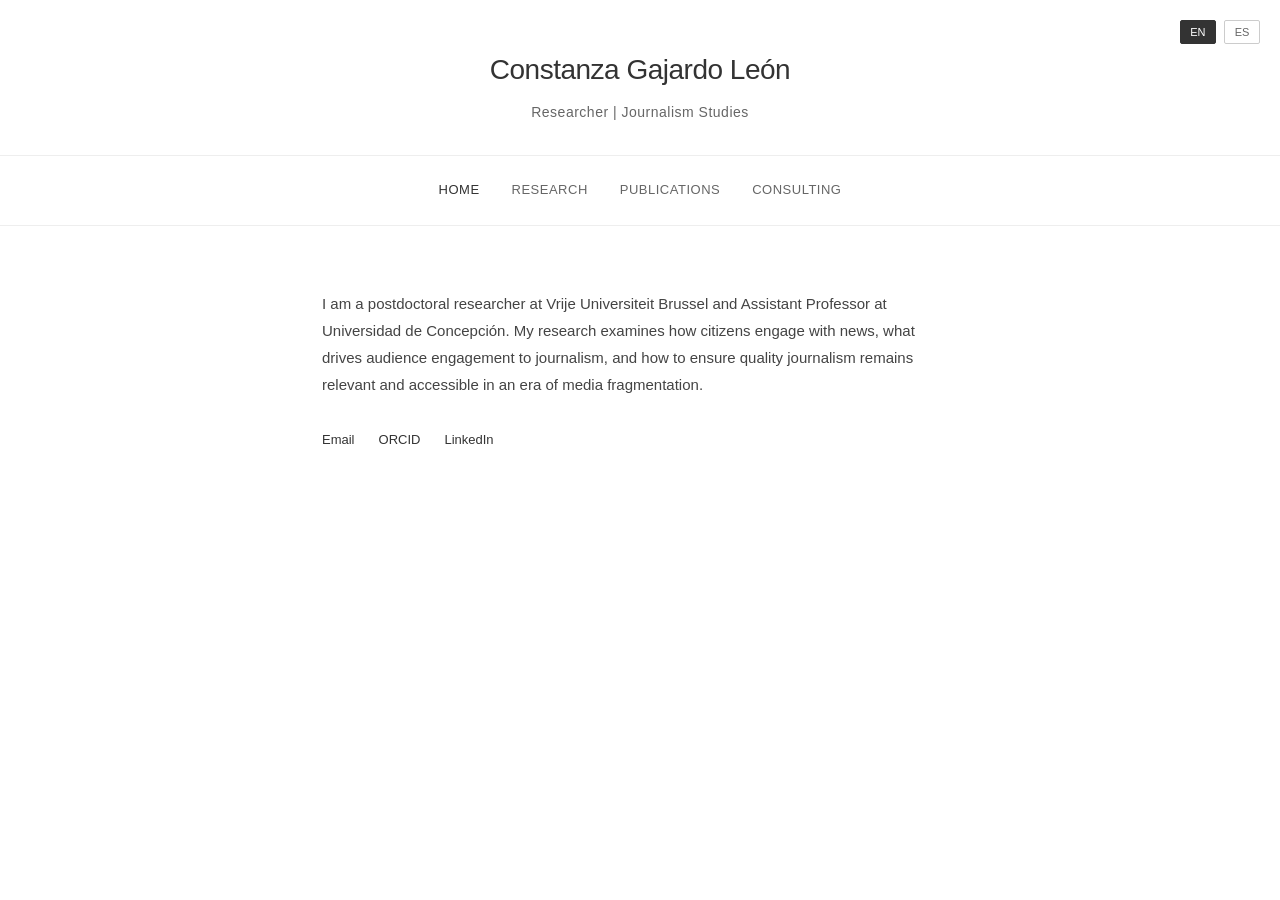
==== index.html @ 52ed7b5c "Remove About section links from navigation Removed 'About' section links for both English and Spanis" ====
<!DOCTYPE html>
<html lang="en">
<head>
    <meta charset="UTF-8">
    <meta name="viewport" content="width=device-width, initial-scale=1.0">
    <title>Constanza Gajardo León</title>
    <style>
        * {
            margin: 0;
            padding: 0;
            box-sizing: border-box;
        }

        html {
            scroll-behavior: smooth;
        }

        body {
            font-family: -apple-system, BlinkMacSystemFont, 'Segoe UI', sans-serif;
            color: #333;
            background: #fff;
            line-height: 1.6;
            font-size: 16px;
        }

        a {
            color: #333;
            text-decoration: none;
            border-bottom: 1px solid #333;
            transition: opacity 0.2s;
        }

        a:hover {
            opacity: 0.6;
        }

        .container {
            max-width: 700px;
            margin: 0 auto;
            padding: 2rem;
        }

        header {
            padding: 3rem 2rem 2rem;
            text-align: center;
            border-bottom: 1px solid #eee;
        }

        header .title {
            font-size: 28px;
            font-weight: 400;
            letter-spacing: -0.5px;
            margin-bottom: 0.5rem;
        }

        header .subtitle {
            font-size: 14px;
            color: #666;
            font-weight: 400;
            letter-spacing: 0.5px;
        }

        nav {
            display: flex;
            justify-content: center;
            gap: 2rem;
            padding: 1.5rem 0;
            border-bottom: 1px solid #eee;
            flex-wrap: wrap;
        }

        nav a {
            font-size: 13px;
            text-transform: uppercase;
            letter-spacing: 0.5px;
            border: none;
            color: #666;
            font-weight: 500;
        }

        nav a:hover,
        nav a.active {
            color: #333;
        }

        .lang-switcher {
            position: fixed;
            top: 20px;
            right: 20px;
            display: flex;
            gap: 0.5rem;
            z-index: 1000;
        }

        .lang-btn {
            background: none;
            border: 1px solid #ccc;
            color: #666;
            font-size: 11px;
            cursor: pointer;
            padding: 0.3rem 0.6rem;
            border-radius: 2px;
            transition: all 0.2s;
            font-weight: 500;
            text-transform: uppercase;
        }

        .lang-btn.active {
            background: #333;
            color: white;
            border-color: #333;
        }

        .lang-btn:hover {
            border-color: #333;
        }

        section {
            display: none;
            padding: 2rem 0;
        }

        section.active {
            display: block;
        }

        h1 {
            font-size: 24px;
            font-weight: 400;
            margin: 2rem 0 1.5rem;
            letter-spacing: -0.3px;
        }

        h2 {
            font-size: 18px;
            font-weight: 400;
            margin: 2rem 0 1rem;
            letter-spacing: -0.2px;
            grid-column: 1 / -1;
        }

        h3 {
            font-size: 16px;
            font-weight: 500;
            margin: 1.5rem 0 0.75rem;
        }

        p {
            margin-bottom: 1rem;
            color: #444;
            line-height: 1.8;
        }

        ul, ol {
            margin-left: 1.5rem;
            margin-bottom: 1rem;
        }

        ul li, ol li {
            margin-bottom: 0.5rem;
            color: #444;
            line-height: 1.7;
        }

        .pub-item {
            margin-bottom: 2rem;
            padding: 1.25rem;
            border: 1px solid #eee;
            border-radius: 3px;
            background: #fafafa;
        }

        .pub-item:last-child {
            margin-bottom: 0;
        }

        .pub-title {
            font-size: 14px;
            font-weight: 600;
            margin-bottom: 0.5rem;
            line-height: 1.5;
        }

        .pub-authors {
            font-size: 12px;
            color: #666;
            margin-bottom: 0.3rem;
            font-style: italic;
        }

        .pub-journal {
            font-size: 12px;
            color: #888;
            margin-bottom: 0.5rem;
        }

        .pub-links {
            display: flex;
            gap: 1rem;
            font-size: 12px;
        }

        .pub-links a {
            border-bottom: none;
            border: 1px solid #ddd;
            padding: 0.3rem 0.6rem;
            border-radius: 2px;
            background: white;
            color: #333;
        }

        .pub-links a:hover {
            border-color: #333;
            background: #f0f0f0;
        }

        .publications-grid {
            display: grid;
            grid-template-columns: 1fr 1fr;
            gap: 1.5rem;
        }

        .position {
            margin-bottom: 1.5rem;
            padding-bottom: 1rem;
            border-bottom: 1px solid #eee;
        }

        .position:last-child {
            border-bottom: none;
        }

        .position-title {
            font-weight: 500;
            font-size: 15px;
        }

        .position-inst {
            font-size: 14px;
            color: #666;
            margin-bottom: 0.2rem;
        }

        .position-dates {
            font-size: 13px;
            color: #999;
        }

        .intro {
            font-size: 15px;
            line-height: 1.8;
            margin-bottom: 2rem;
            color: #444;
        }

        .section-intro {
            font-size: 14px;
            color: #666;
            margin-bottom: 1.5rem;
            line-height: 1.7;
        }

        .contact-links {
            display: flex;
            gap: 1.5rem;
            flex-wrap: wrap;
            margin-top: 1rem;
            font-size: 13px;
        }

        .contact-links a {
            border: none;
        }

        @media (max-width: 900px) {
            .publications-grid {
                grid-template-columns: 1fr;
            }
        }

        @media (max-width: 600px) {
            .container {
                padding: 1.5rem;
            }

            header {
                padding: 2rem 1.5rem 1.5rem;
            }

            header .title {
                font-size: 22px;
            }

            nav {
                gap: 1rem;
                padding: 1rem 0;
            }

            nav a {
                font-size: 12px;
            }

            h1 {
                font-size: 20px;
                margin: 1.5rem 0 1rem;
            }

            h2 {
                font-size: 16px;
            }

            .lang-switcher {
                top: 15px;
                right: 15px;
            }

            .lang-btn {
                font-size: 10px;
                padding: 0.25rem 0.5rem;
            }

            .pub-item {
                padding: 1rem;
            }

            .pub-title {
                font-size: 13px;
            }

            .pub-authors {
                font-size: 11px;
            }

            .pub-journal {
                font-size: 11px;
            }

            .pub-links {
                font-size: 11px;
                gap: 0.5rem;
            }

            .pub-links a {
                padding: 0.25rem 0.5rem;
            }
        }

        /* Language visibility */
        .en { display: block; }
        .es { display: none; }
    </style>
</head>
<body>
    <div class="lang-switcher">
        <button class="lang-btn active" onclick="switchLang('en')">EN</button>
        <button class="lang-btn" onclick="switchLang('es')">ES</button>
    </div>

    <header>
        <div class="title en">Constanza Gajardo León</div>
        <div class="title es" style="display: none;">Constanza Gajardo León</div>
        <div class="subtitle en">Researcher | Journalism Studies </div>
        <div class="subtitle es" style="display: none;">Investigadora académica | Estudios de Periodismo</div>
    </header>

    <nav>
        <a class="nav-link active en" onclick="showSection('home')">Home</a>
        <a class="nav-link active es" onclick="showSection('home')" style="display: none;">Inicio</a>
        <a class="nav-link en" onclick="showSection('research')">Research</a>
        <a class="nav-link es" onclick="showSection('research')" style="display: none;">Investigación</a>
        <a class="nav-link en" onclick="showSection('publications')">Publications</a>
        <a class="nav-link es" onclick="showSection('publications')" style="display: none;">Publicaciones</a>
        <a class="nav-link en" onclick="showSection('consulting')">Consulting</a>
        <a class="nav-link es" onclick="showSection('consulting')" style="display: none;">Consultoría</a>
    </nav>

    <div class="container">
        <!-- Home -->
        <section id="home" class="active">
            <p class="intro en">
                I am a postdoctoral researcher at Vrije Universiteit Brussel and Assistant Professor at Universidad de Concepción. My research examines how citizens engage with news, what drives audience engagement to journalism, and how to ensure quality journalism remains relevant and accessible in an era of media fragmentation.
            </p>
            <p class="intro es" style="display: none;">
                Soy investigadora postdoctoral en Vrije Universiteit Brussel y Profesora Asistente en la Universidad de Concepción. Mi investigación examina cómo se involucran los ciudadanos con la qué impulsa la lealtad de las audiencias al periodismo, y cómo garantizar que el periodismo de calidad siga siendo relevante en una era de fragmentación mediática.
            </p>

            <div class="contact-links">
                <a href="mailto:congajardo@udec.cl">Email</a>
                <a href="https://orcid.org/0000-0001-8372-8889" target="_blank">ORCID</a>
                <a href="https://www.linkedin.com/in/constanza-gajardo-leon/" target="_blank">LinkedIn</a>
            </div>
        </section>

        <!-- About -->
        <section id="about">
            <h1 class="en">About</h1>
            <h1 class="es" style="display: none;">Sobre mí</h1>

            <h2 class="en">Current Positions</h2>
            <h2 class="es" style="display: none;">Posiciones Actuales</h2>

            <div class="position">
                <div class="position-title en">Postdoctoral Researcher</div>
                <div class="position-title es" style="display: none;">Investigadora Postdoctoral</div>
                <div class="position-inst en">Vrije Universiteit Brussel</div>
                <div class="position-inst es" style="display: none;">Vrije Universiteit Brussel</div>
                <div class="position-dates">2025–present</div>
            </div>

            <div class="position">
                <div class="position-title en">Assistant Professor</div>
                <div class="position-title es" style="display: none;">Profesora Asistente</div>
                <div class="position-inst en">Department of Social Communication, Universidad de Concepción</div>
                <div class="position-inst es" style="display: none;">Departamento de Comunicación Social, Universidad de Concepción</div>
                <div class="position-dates">2013–present</div>
            </div>

            <div class="position">
                <div class="position-title en">Adjunct Researcher</div>
                <div class="position-title es" style="display: none;">Investigadora Adjunta</div>
                <div class="position-inst en">Millennium Nucleus for the Study of Politics, Public Opinion and Media in Chile (MEPOP)</div>
                <div class="position-inst es" style="display: none;">Núcleo Milenio para el Estudio de la Política, Opinión Pública y Medios en Chile (MEPOP)</div>
                <div class="position-dates">2024–present</div>
            </div>

            <h2 class="en">Education</h2>
            <h2 class="es" style="display: none;">Educación</h2>

            <div class="position">
                <div class="position-title en">Ph.D. in Humanities</div>
                <div class="position-title es" style="display: none;">Doctorado en Humanidades</div>
                <div class="position-inst en">Vrije Universiteit Amsterdam</div>
                <div class="position-inst es" style="display: none;">Vrije Universiteit Amsterdam</div>
                <div class="position-dates">2023</div>
            </div>

            <div class="position">
                <div class="position-title en">M.A. in Social Communication</div>
                <div class="position-title es" style="display: none;">Magíster en Comunicación Social</div>
                <div class="position-inst en">Universidad de Concepción</div>
                <div class="position-inst es" style="display: none;">Universidad de Concepción</div>
                <div class="position-dates">2012</div>
            </div>

            <div class="position">
                <div class="position-title en">B.A. in Journalism</div>
                <div class="position-title es" style="display: none;">Licenciatura en Periodismo</div>
                <div class="position-inst en">Universidad de Concepción</div>
                <div class="position-inst es" style="display: none;">Universidad de Concepción</div>
                <div class="position-dates">2009</div>
            </div>

            <h2 class="en">Recognition & Awards</h2>
            <h2 class="es" style="display: none;">Premios y Reconocimientos</h2>

            <ul class="en">
                <li>TOP FACULTY PAPER Award, 74th International Communication Association Conference, Journalism Studies Division (2024)</li>
                <li>BECAS CHILE Doctoral Scholarship for Studies Abroad (2017)</li>
                <li>University of Concepción Award (2011)</li>
            </ul>
            <ul class="es" style="display: none;">
                <li>Premio TOP FACULTY PAPER, 74ª Conferencia de la International Communication Association, División de Journalism Studies (2024)</li>
                <li>Beca BECAS CHILE para Doctorado en el Extranjero (2017)</li>
                <li>Premio Universidad de Concepción (2011)</li>
            </ul>
        </section>

        <!-- Research -->
        <section id="research">
            <h1 class="en">Research</h1>
            <h1 class="es" style="display: none;">Investigación</h1>

            <p class="section-intro en">
                My research examines four interconnected dimensions: news consumption practices, audience loyalty, news relevance to democratic participation, and digital inequalities in news access.
            </p>
            <p class="section-intro es" style="display: none;">
                Mi investigación examina cuatro dimensiones interconectadas: prácticas de consumo de noticias, lealtad de audiencias, relevancia de noticias para la democracia, y desigualdades digit[...]
            </p>

            <h2 class="en">Active Projects</h2>
            <h2 class="es" style="display: none;">Proyectos Activos</h2>

            <div class="pub-item">
                <div class="pub-title en">Beyond Access: Digital News Inequalities Through Trace Data</div>
                <div class="pub-title es" style="display: none;">Más Allá del Acceso: Desigualdades de Noticias Digitales</div>
                <div class="pub-authors en">Co-investigator | 2025–2026</div>
                <div class="pub-authors es" style="display: none;">Coinvestigadora | 2025–2026</div>
                <div class="pub-journal">Vrije Universiteit Brussel</div>
            </div>

            <div class="pub-item">
                <div class="pub-title en">Information Needs of Local Audiences in Chile</div>
                <div class="pub-title es" style="display: none;">Necesidades de Información de Audiencias Locales en Chile</div>
                <div class="pub-authors en">Principal Investigator | 2024–2025 | ANID Funded</div>
                <div class="pub-authors es" style="display: none;">Investigadora Principal | 2024–2025 | Financiado por ANID</div>
                <div class="pub-journal">Universidad de Concepción</div>
            </div>

            <div class="pub-item">
                <div class="pub-title en">Professional and Audience Expectations of Journalism</div>
                <div class="pub-title es" style="display: none;">Expectativas Profesionales y de Audiencias sobre Periodismo</div>
                <div class="pub-authors en">Co-investigator | 2023–2026 | ANID Funded</div>
                <div class="pub-authors es" style="display: none;">Coinvestigadora | 2023–2026 | Financiado por ANID</div>
                <div class="pub-journal">Universidad de Concepción</div>
            </div>

            <h2 class="en">Research Interests</h2>
            <h2 class="es" style="display: none;">Intereses de Investigación</h2>

            <ul class="en">
                <li><strong>News Loyalty & Engagement</strong> — What factors sustain audience relationships with news sources over time?</li>
                <li><strong>News Relevance & Democracy</strong> — What makes journalism relevant to citizens' daily lives and democratic participation?</li>
                <li><strong>Digital News Practices</strong> — How do platform affordances shape news consumption and create inequalities?</li>
                <li><strong>Global Comparative Perspectives</strong> — How do journalism-audience relationships vary across different contexts?</li>
            </ul>
            <ul class="es" style="display: none;">
                <li><strong>Lealtad y Engagement con Noticias</strong> — ¿Qué factores sostienen relaciones de audiencias con fuentes de noticias?</li>
                <li><strong>Relevancia de Noticias y Democracia</strong> — ¿Qué hace que el periodismo sea relevante para la participación democrática?</li>
                <li><strong>Prácticas de Noticias Digitales</strong> — ¿Cómo moldean las plataformas el consumo de noticias?</li>
                <li><strong>Perspectivas Comparativas Globales</strong> — ¿Cómo varían las relaciones periodismo-audiencia en diferentes contextos?</li>
            </ul>
        </section>

        <!-- Publications -->
        <section id="publications">
            <h1 class="en">Publications</h1>
            <h1 class="es" style="display: none;">Publicaciones</h1>

            <div class="publications-grid">
                <h2 class="en">2026</h2>
                <h2 class="es" style="display: none;">2026</h2>

                <div class="pub-item">
                    <div class="pub-title en">Evaluating the potential and limits of trace-based interviews when studying news use</div>
                    <div class="pub-title es" style="display: none;">Evaluating the potential and limits of trace-based interviews when studying news use</div>
                    <div class="pub-authors">Gajardo, C., Kalogeropoulos, A., Rossini, P., Mont'Alverne, C., & Nicholls, T.</div>
                    <div class="pub-journal"><em>Information, Communication & Society</em></div>
                    <div class="pub-links">
                        <a href="https://doi.org/10.1080/1369118X.2026.2652514" target="_blank">DOI</a>
                    </div>
                </div>

                <div class="pub-item">
                    <div class="pub-title en">The importance of the human touch in journalism: Journalistic values from an audience perspective</div>
                    <div class="pub-title es" style="display: none;">The importance of the human touch in journalism</div>
                    <div class="pub-authors">Mellado, C., & Gajardo, C.</div>
                    <div class="pub-journal"><em>Journalism Practice</em>, 20(3), 747-764</div>
                    <div class="pub-links">
                        <a href="https://doi.org/10.1080/17512786.2024.2387668" target="_blank">DOI</a>
                    </div>
                </div>

                <h2 class="en">2025</h2>
                <h2 class="es" style="display: none;">2025</h2>

                <div class="pub-item">
                    <div class="pub-title en">Examining platforms' affordances: Bridging journalists' and users' practices of online engagement</div>
                    <div class="pub-title es" style="display: none;">Examining platforms' affordances</div>
                    <div class="pub-authors">Gajardo, C., Domingo, D., & Costera Meijer, I.</div>
                    <div class="pub-journal"><em>Digital Journalism</em></div>
                    <div class="pub-links">
                        <a href="https://doi.org/10.1080/21670811.2025.2559370" target="_blank">DOI</a>
                    </div>
                </div>

                <div class="pub-item">
                    <div class="pub-title en">The impact of political ideology on news consumption: The mediating role of trust and the moderating role of interest in politics</div>
                    <div class="pub-title es" style="display: none;">The impact of political ideology on news consumption</div>
                    <div class="pub-authors">Mellado, C., & Gajardo, C.</div>
                    <div class="pub-journal"><em>Mass Communication and Society</em></div>
                    <div class="pub-links">
                        <a href="https://doi.org/10.1080/15205436.2025.2546447" target="_blank">DOI</a>
                    </div>
                </div>

                <div class="pub-item">
                    <div class="pub-title en">Pistas para restablecer la confianza en el periodismo: Perspectiva de audiencias y profesionales en Chile</div>
                    <div class="pub-authors">Gajardo, C., & Mellado, C.</div>
                    <div class="pub-journal"><em>Estudios sobre el Mensaje Periodístico</em>, 31(1), 143</div>
                    <div class="pub-links">
                        <a href="https://revistas.ucm.es/index.php/ESMP/article/view/97549" target="_blank">Journal</a>
                    </div>
                </div>

                <div class="pub-item">
                    <div class="pub-title en">"Journalists are just employees": Examining journalistic autonomy from an audience perspective</div>
                    <div class="pub-title es" style="display: none;">"Journalists are just employees"</div>
                    <div class="pub-authors">Gajardo, C., & Mellado, C.</div>
                    <div class="pub-journal"><em>Journalism Studies</em>, 26(2), 200-219</div>
                    <div class="pub-links">
                        <a href="https://doi.org/10.1080/1461670X.2024.2416062" target="_blank">DOI</a>
                    </div>
                </div>

                <h2 class="en">2023</h2>
                <h2 class="es" style="display: none;">2023</h2>

                <div class="pub-item">
                    <div class="pub-title en">How loyalty works: Why do people continue their relationship with journalism?</div>
                    <div class="pub-title es" style="display: none;">How loyalty works: Why do people continue their relationship with journalism?</div>
                    <div class="pub-authors">Gajardo, C., & Costera Meijer, I.</div>
                    <div class="pub-journal"><em>Journalism Studies</em>, 24(5), 650-668</div>
                    <div class="pub-links">
                        <a href="https://doi.org/10.1080/1461670X.2023.2178246" target="_blank">DOI</a>
                    </div>
                </div>

                <h2 class="en">2022</h2>
                <h2 class="es" style="display: none;">2022</h2>

                <div class="pub-item">
                    <div class="pub-title en">How to tackle the conceptual inconsistency of audience engagement? The dynamic model of audience engagement</div>
                    <div class="pub-title es" style="display: none;">How to tackle the conceptual inconsistency of audience engagement?</div>
                    <div class="pub-authors">Gajardo, C., & Costera Meijer, I.</div>
                    <div class="pub-journal"><em>Journalism</em></div>
                    <div class="pub-links">
                        <a href="https://doi.org/10.1177/14648849221080356" target="_blank">DOI</a>
                    </div>
                </div>

                <h2 class="en">2021</h2>
                <h2 class="es" style="display: none;">2021</h2>

                <div class="pub-item">
                    <div class="pub-title en">From abstract news users to living citizens: Assessing audience engagement through a professional lens</div>
                    <div class="pub-title es" style="display: none;">From abstract news users to living citizens</div>
                    <div class="pub-authors">Gajardo, C., Costera Meijer, I., & Domingo, D.</div>
                    <div class="pub-journal"><em>Journalism Practice</em></div>
                    <div class="pub-links">
                        <a href="https://doi.org/10.1080/17512786.2021.1925949" target="_blank">DOI</a>
                    </div>
                </div>

                <h2 class="en">2020</h2>
                <h2 class="es" style="display: none;">2020</h2>

                <div class="pub-item">
                    <div class="pub-title en">Young Chileans' voices: The fabric of their listening practices while consuming news</div>
                    <div class="pub-title es" style="display: none;">Young Chileans' voices</div>
                    <div class="pub-authors">Gajardo, C., & Moreno, T.</div>
                    <div class="pub-journal">In <em>Media and Governance in Latin America</em> (pp. 225-241). Peter Lang Publishing</div>
                    <div class="pub-links">
                        <a href="https://www.peterlang.com/" target="_blank">Publisher</a>
                    </div>
                </div>

                <h2 class="en">2016</h2>
                <h2 class="es" style="display: none;">2016</h2>

                <div class="pub-item">
                    <div class="pub-title en">Privacidad: Cómo se entiende y se gestiona en Facebook. Estudio de caso de jóvenes chilenos</div>
                    <div class="pub-authors">Becerra, T. M., Gajardo, C., & Ortiz, E. P.</div>
                    <div class="pub-journal"><em>Revista Latina de Comunicación Social</em>, (71), 715-729</div>
                    <div class="pub-links">
                        <a href="https://www.revistalatinadecomunicacion.org/" target="_blank">Journal</a>
                    </div>
                </div>
            </div>
        </section>

        <!-- Consulting -->
        <section id="consulting">
            <h1 class="en">Consulting</h1>
            <h1 class="es" style="display: none;">Consultoría</h1>

            <p class="section-intro en">
                I offer research-based consulting for news organizations, media outlets, universities, and civil society organizations seeking to better understand their audiences.
            </p>
            <p class="section-intro es" style="display: none;">
                Ofrezco consultoría basada en investigación para organizaciones noticiosas, medios, universidades y organizaciones de la sociedad civil que buscan entender mejor a sus audiencias.
            </p>

            <h2 class="en">Services</h2>
            <h2 class="es" style="display: none;">Servicios</h2>

            <ul class="en">
                <li><strong>Audience research</strong> — Needs assessment, consumption studies, loyalty research</li>
                <li><strong>Newsroom training</strong> — Audience-centered journalism, engagement strategy, editorial consultation</li>
                <li><strong>Research design</strong> — Custom projects, methodological guidance, data analysis</li>
            </ul>
            <ul class="es" style="display: none;">
                <li><strong>Investigación de audiencias</strong> — Evaluación de necesidades, estudios de consumo, investigación de lealtad</li>
                <li><strong>Capacitación de redacciones</strong> — Periodismo centrado en audiencias, estrategia de engagement</li>
                <li><strong>Diseño de investigación</strong> — Proyectos personalizados, orientación metodológica, análisis de datos</li>
            </ul>

            <h2 class="en">Get in Touch</h2>
            <h2 class="es" style="display: none;">Contacto</h2>

            <div class="contact-links">
                <a href="mailto:congajardo@udec.cl">Email</a>
                <a href="https://orcid.org/0000-0001-8372-8889" target="_blank">ORCID</a>
                <a href="https://www.linkedin.com/in/constanza-gajardo-leon/" target="_blank">LinkedIn</a>
            </div>
        </section>
    </div>

    <script>
        function showSection(sectionId) {
            // Hide all sections
            document.querySelectorAll('section').forEach(section => {
                section.classList.remove('active');
            });

            // Remove active class from all nav links
            document.querySelectorAll('.nav-link').forEach(link => {
                link.classList.remove('active');
            });

            // Show selected section
            document.getElementById(sectionId).classList.add('active');

            // Add active class to corresponding nav link
            document.querySelectorAll(`[onclick="showSection('${sectionId}')"]`).forEach(link => {
                link.classList.add('active');
            });

            window.scrollTo(0, 0);
        }

        function switchLang(lang) {
            // Remove active class from all lang buttons
            document.querySelectorAll('.lang-btn').forEach(btn => btn.classList.remove('active'));

            // Add active class to selected button
            event.target.classList.add('active');

            // Toggle visibility
            if (lang === 'en') {
                document.querySelectorAll('.en').forEach(el => el.style.display = 'block');
                document.querySelectorAll('.es').forEach(el => el.style.display = 'none');
            } else {
                document.querySelectorAll('.en').forEach(el => el.style.display = 'none');
                document.querySelectorAll('.es').forEach(el => el.style.display = 'block');
            }
        }
    </script>
</body>
</html>
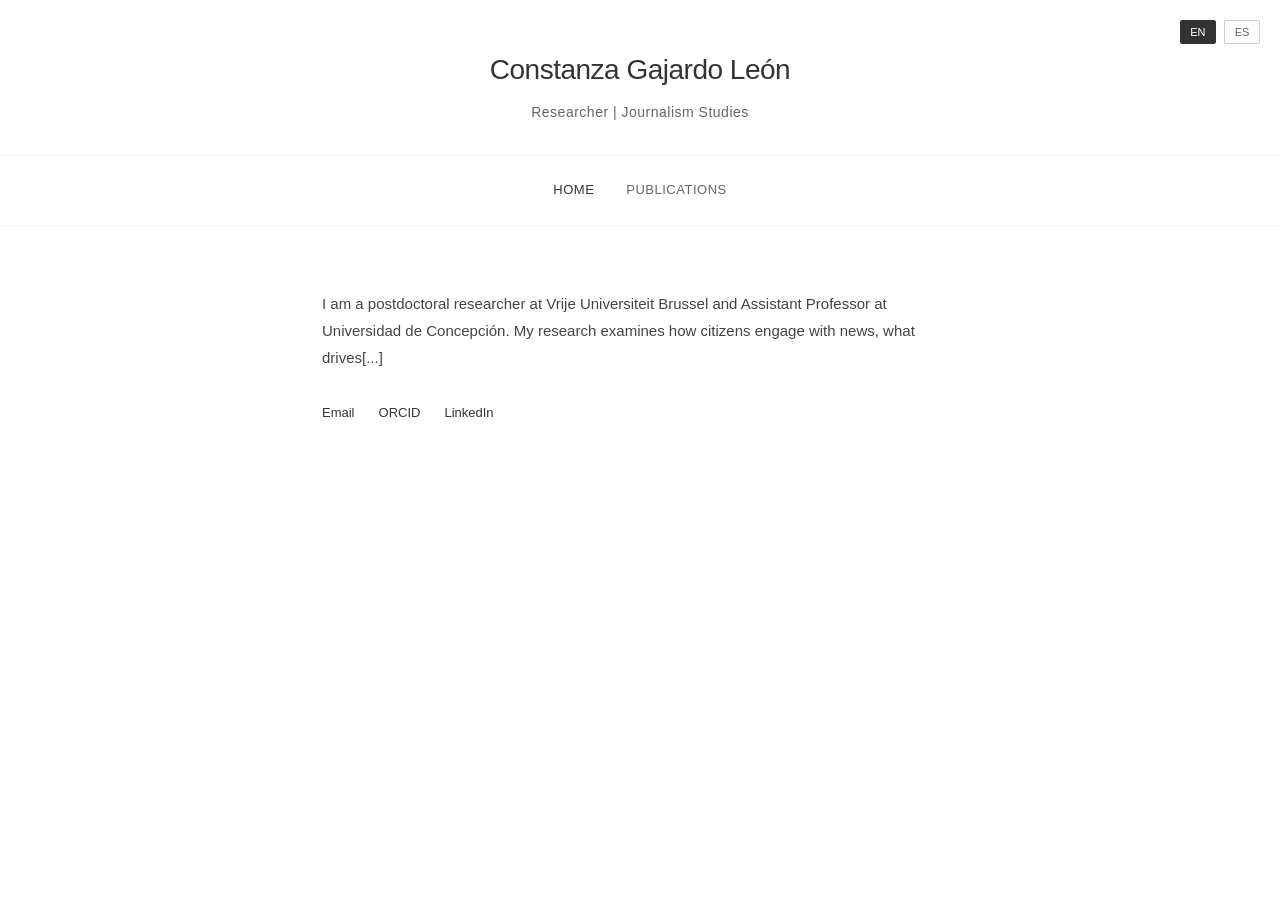
==== commit a04ef812: "Remove research and consulting pages" ====
--- a/index.html
+++ b/index.html
@@ -366,22 +366,18 @@
     <nav>
         <a class="nav-link active en" onclick="showSection('home')">Home</a>
         <a class="nav-link active es" onclick="showSection('home')" style="display: none;">Inicio</a>
-        <a class="nav-link en" onclick="showSection('research')">Research</a>
-        <a class="nav-link es" onclick="showSection('research')" style="display: none;">Investigación</a>
         <a class="nav-link en" onclick="showSection('publications')">Publications</a>
         <a class="nav-link es" onclick="showSection('publications')" style="display: none;">Publicaciones</a>
-        <a class="nav-link en" onclick="showSection('consulting')">Consulting</a>
-        <a class="nav-link es" onclick="showSection('consulting')" style="display: none;">Consultoría</a>
     </nav>
 
     <div class="container">
         <!-- Home -->
         <section id="home" class="active">
             <p class="intro en">
-                I am a postdoctoral researcher at Vrije Universiteit Brussel and Assistant Professor at Universidad de Concepción. My research examines how citizens engage with news, what drives audience engagement to journalism, and how to ensure quality journalism remains relevant and accessible in an era of media fragmentation.
+                I am a postdoctoral researcher at Vrije Universiteit Brussel and Assistant Professor at Universidad de Concepción. My research examines how citizens engage with news, what drives[...]
             </p>
             <p class="intro es" style="display: none;">
-                Soy investigadora postdoctoral en Vrije Universiteit Brussel y Profesora Asistente en la Universidad de Concepción. Mi investigación examina cómo se involucran los ciudadanos con la qué impulsa la lealtad de las audiencias al periodismo, y cómo garantizar que el periodismo de calidad siga siendo relevante en una era de fragmentación mediática.
+                Soy investigadora postdoctoral en Vrije Universiteit Brussel y Profesora Asistente en la Universidad de Concepción. Mi investigación examina cómo se involucran los ciudadanos c[...]
             </p>
 
             <div class="contact-links">
@@ -465,62 +461,6 @@
             </ul>
         </section>
 
-        <!-- Research -->
-        <section id="research">
-            <h1 class="en">Research</h1>
-            <h1 class="es" style="display: none;">Investigación</h1>
-
-            <p class="section-intro en">
-                My research examines four interconnected dimensions: news consumption practices, audience loyalty, news relevance to democratic participation, and digital inequalities in news access.
-            </p>
-            <p class="section-intro es" style="display: none;">
-                Mi investigación examina cuatro dimensiones interconectadas: prácticas de consumo de noticias, lealtad de audiencias, relevancia de noticias para la democracia, y desigualdades digit[...]
-            </p>
-
-            <h2 class="en">Active Projects</h2>
-            <h2 class="es" style="display: none;">Proyectos Activos</h2>
-
-            <div class="pub-item">
-                <div class="pub-title en">Beyond Access: Digital News Inequalities Through Trace Data</div>
-                <div class="pub-title es" style="display: none;">Más Allá del Acceso: Desigualdades de Noticias Digitales</div>
-                <div class="pub-authors en">Co-investigator | 2025–2026</div>
-                <div class="pub-authors es" style="display: none;">Coinvestigadora | 2025–2026</div>
-                <div class="pub-journal">Vrije Universiteit Brussel</div>
-            </div>
-
-            <div class="pub-item">
-                <div class="pub-title en">Information Needs of Local Audiences in Chile</div>
-                <div class="pub-title es" style="display: none;">Necesidades de Información de Audiencias Locales en Chile</div>
-                <div class="pub-authors en">Principal Investigator | 2024–2025 | ANID Funded</div>
-                <div class="pub-authors es" style="display: none;">Investigadora Principal | 2024–2025 | Financiado por ANID</div>
-                <div class="pub-journal">Universidad de Concepción</div>
-            </div>
-
-            <div class="pub-item">
-                <div class="pub-title en">Professional and Audience Expectations of Journalism</div>
-                <div class="pub-title es" style="display: none;">Expectativas Profesionales y de Audiencias sobre Periodismo</div>
-                <div class="pub-authors en">Co-investigator | 2023–2026 | ANID Funded</div>
-                <div class="pub-authors es" style="display: none;">Coinvestigadora | 2023–2026 | Financiado por ANID</div>
-                <div class="pub-journal">Universidad de Concepción</div>
-            </div>
-
-            <h2 class="en">Research Interests</h2>
-            <h2 class="es" style="display: none;">Intereses de Investigación</h2>
-
-            <ul class="en">
-                <li><strong>News Loyalty & Engagement</strong> — What factors sustain audience relationships with news sources over time?</li>
-                <li><strong>News Relevance & Democracy</strong> — What makes journalism relevant to citizens' daily lives and democratic participation?</li>
-                <li><strong>Digital News Practices</strong> — How do platform affordances shape news consumption and create inequalities?</li>
-                <li><strong>Global Comparative Perspectives</strong> — How do journalism-audience relationships vary across different contexts?</li>
-            </ul>
-            <ul class="es" style="display: none;">
-                <li><strong>Lealtad y Engagement con Noticias</strong> — ¿Qué factores sostienen relaciones de audiencias con fuentes de noticias?</li>
-                <li><strong>Relevancia de Noticias y Democracia</strong> — ¿Qué hace que el periodismo sea relevante para la participación democrática?</li>
-                <li><strong>Prácticas de Noticias Digitales</strong> — ¿Cómo moldean las plataformas el consumo de noticias?</li>
-                <li><strong>Perspectivas Comparativas Globales</strong> — ¿Cómo varían las relaciones periodismo-audiencia en diferentes contextos?</li>
-            </ul>
-        </section>
-
         <!-- Publications -->
         <section id="publications">
             <h1 class="en">Publications</h1>
@@ -655,42 +595,6 @@
                         <a href="https://www.revistalatinadecomunicacion.org/" target="_blank">Journal</a>
                     </div>
                 </div>
-            </div>
-        </section>
-
-        <!-- Consulting -->
-        <section id="consulting">
-            <h1 class="en">Consulting</h1>
-            <h1 class="es" style="display: none;">Consultoría</h1>
-
-            <p class="section-intro en">
-                I offer research-based consulting for news organizations, media outlets, universities, and civil society organizations seeking to better understand their audiences.
-            </p>
-            <p class="section-intro es" style="display: none;">
-                Ofrezco consultoría basada en investigación para organizaciones noticiosas, medios, universidades y organizaciones de la sociedad civil que buscan entender mejor a sus audiencias.
-            </p>
-
-            <h2 class="en">Services</h2>
-            <h2 class="es" style="display: none;">Servicios</h2>
-
-            <ul class="en">
-                <li><strong>Audience research</strong> — Needs assessment, consumption studies, loyalty research</li>
-                <li><strong>Newsroom training</strong> — Audience-centered journalism, engagement strategy, editorial consultation</li>
-                <li><strong>Research design</strong> — Custom projects, methodological guidance, data analysis</li>
-            </ul>
-            <ul class="es" style="display: none;">
-                <li><strong>Investigación de audiencias</strong> — Evaluación de necesidades, estudios de consumo, investigación de lealtad</li>
-                <li><strong>Capacitación de redacciones</strong> — Periodismo centrado en audiencias, estrategia de engagement</li>
-                <li><strong>Diseño de investigación</strong> — Proyectos personalizados, orientación metodológica, análisis de datos</li>
-            </ul>
-
-            <h2 class="en">Get in Touch</h2>
-            <h2 class="es" style="display: none;">Contacto</h2>
-
-            <div class="contact-links">
-                <a href="mailto:congajardo@udec.cl">Email</a>
-                <a href="https://orcid.org/0000-0001-8372-8889" target="_blank">ORCID</a>
-                <a href="https://www.linkedin.com/in/constanza-gajardo-leon/" target="_blank">LinkedIn</a>
             </div>
         </section>
     </div>
@@ -736,4 +640,4 @@
         }
     </script>
 </body>
-</html>
+</html>
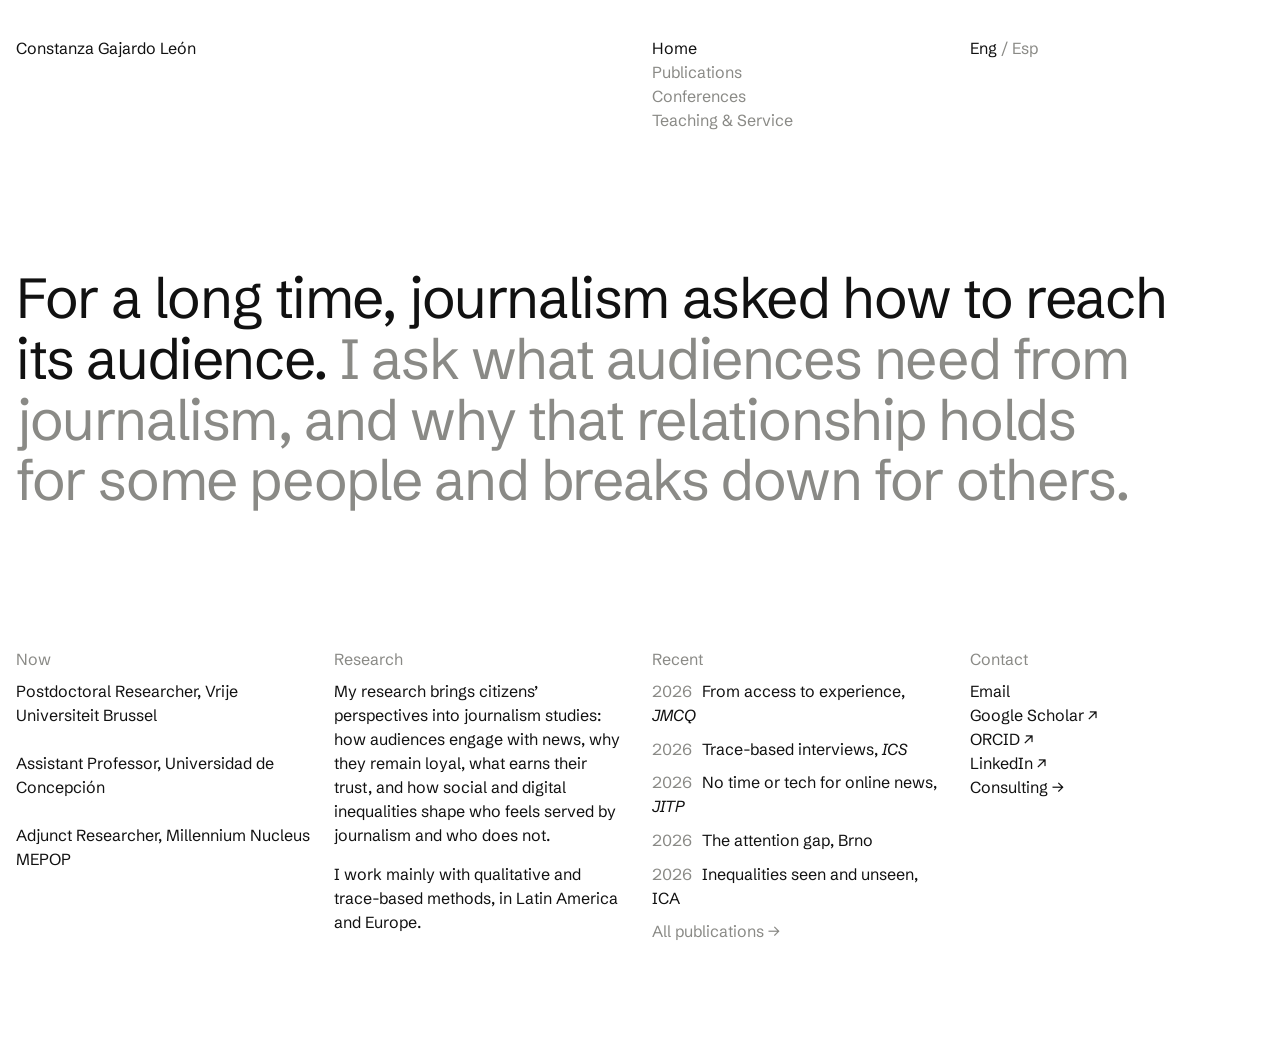
==== commit 3b59dcf9: "New site: Swiss layout, publications, conferences, teaching, consulting Co-Authored-By: Claude Opus " ====
--- a/index.html
+++ b/index.html
@@ -1,643 +1,154 @@
-<!DOCTYPE html>
+<!doctype html>
 <html lang="en">
 <head>
-    <meta charset="UTF-8">
-    <meta name="viewport" content="width=device-width, initial-scale=1.0">
-    <title>Constanza Gajardo León</title>
-    <style>
-        * {
-            margin: 0;
-            padding: 0;
-            box-sizing: border-box;
-        }
-
-        html {
-            scroll-behavior: smooth;
-        }
-
-        body {
-            font-family: -apple-system, BlinkMacSystemFont, 'Segoe UI', sans-serif;
-            color: #333;
-            background: #fff;
-            line-height: 1.6;
-            font-size: 16px;
-        }
-
-        a {
-            color: #333;
-            text-decoration: none;
-            border-bottom: 1px solid #333;
-            transition: opacity 0.2s;
-        }
-
-        a:hover {
-            opacity: 0.6;
-        }
-
-        .container {
-            max-width: 700px;
-            margin: 0 auto;
-            padding: 2rem;
-        }
-
-        header {
-            padding: 3rem 2rem 2rem;
-            text-align: center;
-            border-bottom: 1px solid #eee;
-        }
-
-        header .title {
-            font-size: 28px;
-            font-weight: 400;
-            letter-spacing: -0.5px;
-            margin-bottom: 0.5rem;
-        }
-
-        header .subtitle {
-            font-size: 14px;
-            color: #666;
-            font-weight: 400;
-            letter-spacing: 0.5px;
-        }
-
-        nav {
-            display: flex;
-            justify-content: center;
-            gap: 2rem;
-            padding: 1.5rem 0;
-            border-bottom: 1px solid #eee;
-            flex-wrap: wrap;
-        }
-
-        nav a {
-            font-size: 13px;
-            text-transform: uppercase;
-            letter-spacing: 0.5px;
-            border: none;
-            color: #666;
-            font-weight: 500;
-        }
-
-        nav a:hover,
-        nav a.active {
-            color: #333;
-        }
-
-        .lang-switcher {
-            position: fixed;
-            top: 20px;
-            right: 20px;
-            display: flex;
-            gap: 0.5rem;
-            z-index: 1000;
-        }
-
-        .lang-btn {
-            background: none;
-            border: 1px solid #ccc;
-            color: #666;
-            font-size: 11px;
-            cursor: pointer;
-            padding: 0.3rem 0.6rem;
-            border-radius: 2px;
-            transition: all 0.2s;
-            font-weight: 500;
-            text-transform: uppercase;
-        }
-
-        .lang-btn.active {
-            background: #333;
-            color: white;
-            border-color: #333;
-        }
-
-        .lang-btn:hover {
-            border-color: #333;
-        }
-
-        section {
-            display: none;
-            padding: 2rem 0;
-        }
-
-        section.active {
-            display: block;
-        }
-
-        h1 {
-            font-size: 24px;
-            font-weight: 400;
-            margin: 2rem 0 1.5rem;
-            letter-spacing: -0.3px;
-        }
-
-        h2 {
-            font-size: 18px;
-            font-weight: 400;
-            margin: 2rem 0 1rem;
-            letter-spacing: -0.2px;
-            grid-column: 1 / -1;
-        }
-
-        h3 {
-            font-size: 16px;
-            font-weight: 500;
-            margin: 1.5rem 0 0.75rem;
-        }
-
-        p {
-            margin-bottom: 1rem;
-            color: #444;
-            line-height: 1.8;
-        }
-
-        ul, ol {
-            margin-left: 1.5rem;
-            margin-bottom: 1rem;
-        }
-
-        ul li, ol li {
-            margin-bottom: 0.5rem;
-            color: #444;
-            line-height: 1.7;
-        }
-
-        .pub-item {
-            margin-bottom: 2rem;
-            padding: 1.25rem;
-            border: 1px solid #eee;
-            border-radius: 3px;
-            background: #fafafa;
-        }
-
-        .pub-item:last-child {
-            margin-bottom: 0;
-        }
-
-        .pub-title {
-            font-size: 14px;
-            font-weight: 600;
-            margin-bottom: 0.5rem;
-            line-height: 1.5;
-        }
-
-        .pub-authors {
-            font-size: 12px;
-            color: #666;
-            margin-bottom: 0.3rem;
-            font-style: italic;
-        }
-
-        .pub-journal {
-            font-size: 12px;
-            color: #888;
-            margin-bottom: 0.5rem;
-        }
-
-        .pub-links {
-            display: flex;
-            gap: 1rem;
-            font-size: 12px;
-        }
-
-        .pub-links a {
-            border-bottom: none;
-            border: 1px solid #ddd;
-            padding: 0.3rem 0.6rem;
-            border-radius: 2px;
-            background: white;
-            color: #333;
-        }
-
-        .pub-links a:hover {
-            border-color: #333;
-            background: #f0f0f0;
-        }
-
-        .publications-grid {
-            display: grid;
-            grid-template-columns: 1fr 1fr;
-            gap: 1.5rem;
-        }
-
-        .position {
-            margin-bottom: 1.5rem;
-            padding-bottom: 1rem;
-            border-bottom: 1px solid #eee;
-        }
-
-        .position:last-child {
-            border-bottom: none;
-        }
-
-        .position-title {
-            font-weight: 500;
-            font-size: 15px;
-        }
-
-        .position-inst {
-            font-size: 14px;
-            color: #666;
-            margin-bottom: 0.2rem;
-        }
-
-        .position-dates {
-            font-size: 13px;
-            color: #999;
-        }
-
-        .intro {
-            font-size: 15px;
-            line-height: 1.8;
-            margin-bottom: 2rem;
-            color: #444;
-        }
-
-        .section-intro {
-            font-size: 14px;
-            color: #666;
-            margin-bottom: 1.5rem;
-            line-height: 1.7;
-        }
-
-        .contact-links {
-            display: flex;
-            gap: 1.5rem;
-            flex-wrap: wrap;
-            margin-top: 1rem;
-            font-size: 13px;
-        }
-
-        .contact-links a {
-            border: none;
-        }
-
-        @media (max-width: 900px) {
-            .publications-grid {
-                grid-template-columns: 1fr;
-            }
-        }
-
-        @media (max-width: 600px) {
-            .container {
-                padding: 1.5rem;
-            }
-
-            header {
-                padding: 2rem 1.5rem 1.5rem;
-            }
-
-            header .title {
-                font-size: 22px;
-            }
-
-            nav {
-                gap: 1rem;
-                padding: 1rem 0;
-            }
-
-            nav a {
-                font-size: 12px;
-            }
-
-            h1 {
-                font-size: 20px;
-                margin: 1.5rem 0 1rem;
-            }
-
-            h2 {
-                font-size: 16px;
-            }
-
-            .lang-switcher {
-                top: 15px;
-                right: 15px;
-            }
-
-            .lang-btn {
-                font-size: 10px;
-                padding: 0.25rem 0.5rem;
-            }
-
-            .pub-item {
-                padding: 1rem;
-            }
-
-            .pub-title {
-                font-size: 13px;
-            }
-
-            .pub-authors {
-                font-size: 11px;
-            }
-
-            .pub-journal {
-                font-size: 11px;
-            }
-
-            .pub-links {
-                font-size: 11px;
-                gap: 0.5rem;
-            }
-
-            .pub-links a {
-                padding: 0.25rem 0.5rem;
-            }
-        }
-
-        /* Language visibility */
-        .en { display: block; }
-        .es { display: none; }
-    </style>
+<meta charset="utf-8">
+<meta name="viewport" content="width=device-width, initial-scale=1, viewport-fit=cover">
+<title>Constanza Gajardo León · Journalism studies researcher</title>
+<meta name="description" content="Constanza Gajardo León studies what audiences need from journalism: engagement, loyalty, trust and how social and digital inequalities shape who feels served by news. Postdoctoral Researcher at Vrije Universiteit Brussel.">
+<link rel="canonical" href="https://constnz.github.io/">
+<link rel="alternate" hreflang="en" href="https://constnz.github.io/">
+<link rel="alternate" hreflang="es" href="https://constnz.github.io/es.html">
+<link rel="alternate" hreflang="x-default" href="https://constnz.github.io/">
+<meta name="author" content="Constanza Gajardo León">
+<meta name="robots" content="index, follow">
+<meta property="og:type" content="profile">
+<meta property="og:title" content="Constanza Gajardo León · Journalism studies researcher">
+<meta property="og:description" content="Constanza Gajardo León studies what audiences need from journalism: engagement, loyalty, trust and how social and digital inequalities shape who feels served by news. Postdoctoral Researcher at Vrije Universiteit Brussel.">
+<meta property="og:url" content="https://constnz.github.io/">
+<meta property="og:locale" content="en_GB">
+<meta name="twitter:card" content="summary">
+<script type="application/ld+json">
+{
+ "@context": "https://schema.org",
+ "@graph": [
+  {
+   "@context": "https://schema.org",
+   "@type": "Person",
+   "@id": "https://constnz.github.io/#person",
+   "name": "Constanza Gajardo León",
+   "alternateName": [
+    "Constanza Gajardo",
+    "C. Gajardo"
+   ],
+   "url": "https://constnz.github.io/",
+   "jobTitle": [
+    "Postdoctoral Researcher",
+    "Assistant Professor"
+   ],
+   "affiliation": [
+    {
+     "@type": "CollegeOrUniversity",
+     "name": "Vrije Universiteit Brussel"
+    },
+    {
+     "@type": "CollegeOrUniversity",
+     "name": "Universidad de Concepción"
+    },
+    {
+     "@type": "ResearchOrganization",
+     "name": "Millennium Nucleus for the Study of Politics, Public Opinion and Media in Chile (MEPOP)"
+    }
+   ],
+   "alumniOf": [
+    {
+     "@type": "CollegeOrUniversity",
+     "name": "Vrije Universiteit Amsterdam"
+    },
+    {
+     "@type": "CollegeOrUniversity",
+     "name": "Universidad de Concepción"
+    }
+   ],
+   "knowsAbout": [
+    "journalism studies",
+    "news audiences",
+    "audience engagement",
+    "trust in journalism",
+    "news loyalty",
+    "news avoidance",
+    "digital news inequalities",
+    "trace interviews",
+    "qualitative research methods",
+    "local news"
+   ],
+   "makesOffer": {"@type": "Offer", "url": "https://constnz.github.io/consulting.html", "itemOffered": {"@type": "Service", "name": "Audience research consulting"}},
+  "knowsLanguage": [
+    "es",
+    "en"
+   ],
+   "award": "Top Faculty Paper Award, ICA Journalism Studies Division (2024)",
+   "sameAs": []
+  },
+  {
+   "@type": "ProfilePage",
+   "url": "https://constnz.github.io/",
+   "mainEntity": {
+    "@id": "https://constnz.github.io/#person"
+   },
+   "inLanguage": "en"
+  }
+ ]
+}
+</script>
+<link rel="preconnect" href="https://fonts.googleapis.com">
+<link rel="preconnect" href="https://fonts.gstatic.com" crossorigin>
+<link rel="stylesheet" href="https://fonts.googleapis.com/css2?family=Schibsted+Grotesk:ital,wght@0,400;0,500;1,400&display=swap">
+<link rel="stylesheet" href="style.css">
 </head>
 <body>
-    <div class="lang-switcher">
-        <button class="lang-btn active" onclick="switchLang('en')">EN</button>
-        <button class="lang-btn" onclick="switchLang('es')">ES</button>
+<div class="wrap">
+
+  <header class="site grid">
+    <a href="index.html">Constanza Gajardo León</a>
+    <div aria-hidden="true"></div>
+    <nav aria-label="Site"><ul>
+      <li><a href="index.html" aria-current="page">Home</a></li>
+      <li><a href="publications.html">Publications</a></li>
+      <li><a href="conferences.html">Conferences</a></li>
+      <li><a href="teaching.html">Teaching &amp; Service</a></li>
+    </ul></nav>
+    <div class="lang"><a href="index.html" aria-current="page">Eng</a> <span class="muted">/</span> <a href="es.html" lang="es">Esp</a></div>
+  </header>
+
+  <main class="grid">
+    <h1 class="statement">For a long time, journalism asked how to reach its audience. <span class="muted">I ask what audiences need from journalism, and why that relationship holds for some people and breaks down for others.</span></h1>
+  </main>
+
+  <div class="grid cols">
+    <div class="wide">
+      <span class="label">Now</span>
+      Postdoctoral Researcher, Vrije Universiteit Brussel<br><br>
+      Assistant Professor, Universidad de Concepción<br><br>
+      Adjunct Researcher, Millennium Nucleus MEPOP
     </div>
+    <div class="wide">
+      <span class="label">Research</span>
+      <p>My research brings citizens’ perspectives into journalism studies: how audiences engage with news, why they remain loyal, what earns their trust, and how social and digital inequalities shape who feels served by journalism and who does not.</p>
+      <p>I work mainly with qualitative and trace-based methods, in Latin America and Europe.</p>
+    </div>
+    <div class="wide">
+      <span class="label">Recent</span>
+      <ol class="short">
+        <li><span class="yr">2026</span><a href="https://doi.org/10.1177/10776990261447245">From access to experience</a>, <i>JMCQ</i></li>
+        <li><span class="yr">2026</span><a href="https://doi.org/10.1080/1369118X.2026.2652514">Trace-based interviews</a>, <i>ICS</i></li>
+        <li><span class="yr">2026</span><a href="https://doi.org/10.1080/19331681.2026.2692137">No time or tech for online news</a>, <i>JITP</i></li>
+        <li><span class="yr">2026</span>The attention gap, Brno</li>
+        <li><span class="yr">2026</span>Inequalities seen and unseen, ICA</li>
+        <li><a class="muted" href="publications.html">All publications →</a></li>
+      </ol>
+    </div>
+    <div class="wide">
+      <span class="label">Contact</span>
+      <a href="#" data-mail>Email</a><br>
+      <a href="#">Google Scholar ↗</a><br>
+      <a href="#">ORCID ↗</a><br>
+      <a href="#">LinkedIn ↗</a><br>
+      <a href="consulting.html">Consulting →</a>
+    </div>
+  </div>
 
-    <header>
-        <div class="title en">Constanza Gajardo León</div>
-        <div class="title es" style="display: none;">Constanza Gajardo León</div>
-        <div class="subtitle en">Researcher | Journalism Studies </div>
-        <div class="subtitle es" style="display: none;">Investigadora académica | Estudios de Periodismo</div>
-    </header>
 
-    <nav>
-        <a class="nav-link active en" onclick="showSection('home')">Home</a>
-        <a class="nav-link active es" onclick="showSection('home')" style="display: none;">Inicio</a>
-        <a class="nav-link en" onclick="showSection('publications')">Publications</a>
-        <a class="nav-link es" onclick="showSection('publications')" style="display: none;">Publicaciones</a>
-    </nav>
-
-    <div class="container">
-        <!-- Home -->
-        <section id="home" class="active">
-            <p class="intro en">
-                I am a postdoctoral researcher at Vrije Universiteit Brussel and Assistant Professor at Universidad de Concepción. My research examines how citizens engage with news, what drives[...]
-            </p>
-            <p class="intro es" style="display: none;">
-                Soy investigadora postdoctoral en Vrije Universiteit Brussel y Profesora Asistente en la Universidad de Concepción. Mi investigación examina cómo se involucran los ciudadanos c[...]
-            </p>
-
-            <div class="contact-links">
-                <a href="mailto:congajardo@udec.cl">Email</a>
-                <a href="https://orcid.org/0000-0001-8372-8889" target="_blank">ORCID</a>
-                <a href="https://www.linkedin.com/in/constanza-gajardo-leon/" target="_blank">LinkedIn</a>
-            </div>
-        </section>
-
-        <!-- About -->
-        <section id="about">
-            <h1 class="en">About</h1>
-            <h1 class="es" style="display: none;">Sobre mí</h1>
-
-            <h2 class="en">Current Positions</h2>
-            <h2 class="es" style="display: none;">Posiciones Actuales</h2>
-
-            <div class="position">
-                <div class="position-title en">Postdoctoral Researcher</div>
-                <div class="position-title es" style="display: none;">Investigadora Postdoctoral</div>
-                <div class="position-inst en">Vrije Universiteit Brussel</div>
-                <div class="position-inst es" style="display: none;">Vrije Universiteit Brussel</div>
-                <div class="position-dates">2025–present</div>
-            </div>
-
-            <div class="position">
-                <div class="position-title en">Assistant Professor</div>
-                <div class="position-title es" style="display: none;">Profesora Asistente</div>
-                <div class="position-inst en">Department of Social Communication, Universidad de Concepción</div>
-                <div class="position-inst es" style="display: none;">Departamento de Comunicación Social, Universidad de Concepción</div>
-                <div class="position-dates">2013–present</div>
-            </div>
-
-            <div class="position">
-                <div class="position-title en">Adjunct Researcher</div>
-                <div class="position-title es" style="display: none;">Investigadora Adjunta</div>
-                <div class="position-inst en">Millennium Nucleus for the Study of Politics, Public Opinion and Media in Chile (MEPOP)</div>
-                <div class="position-inst es" style="display: none;">Núcleo Milenio para el Estudio de la Política, Opinión Pública y Medios en Chile (MEPOP)</div>
-                <div class="position-dates">2024–present</div>
-            </div>
-
-            <h2 class="en">Education</h2>
-            <h2 class="es" style="display: none;">Educación</h2>
-
-            <div class="position">
-                <div class="position-title en">Ph.D. in Humanities</div>
-                <div class="position-title es" style="display: none;">Doctorado en Humanidades</div>
-                <div class="position-inst en">Vrije Universiteit Amsterdam</div>
-                <div class="position-inst es" style="display: none;">Vrije Universiteit Amsterdam</div>
-                <div class="position-dates">2023</div>
-            </div>
-
-            <div class="position">
-                <div class="position-title en">M.A. in Social Communication</div>
-                <div class="position-title es" style="display: none;">Magíster en Comunicación Social</div>
-                <div class="position-inst en">Universidad de Concepción</div>
-                <div class="position-inst es" style="display: none;">Universidad de Concepción</div>
-                <div class="position-dates">2012</div>
-            </div>
-
-            <div class="position">
-                <div class="position-title en">B.A. in Journalism</div>
-                <div class="position-title es" style="display: none;">Licenciatura en Periodismo</div>
-                <div class="position-inst en">Universidad de Concepción</div>
-                <div class="position-inst es" style="display: none;">Universidad de Concepción</div>
-                <div class="position-dates">2009</div>
-            </div>
-
-            <h2 class="en">Recognition & Awards</h2>
-            <h2 class="es" style="display: none;">Premios y Reconocimientos</h2>
-
-            <ul class="en">
-                <li>TOP FACULTY PAPER Award, 74th International Communication Association Conference, Journalism Studies Division (2024)</li>
-                <li>BECAS CHILE Doctoral Scholarship for Studies Abroad (2017)</li>
-                <li>University of Concepción Award (2011)</li>
-            </ul>
-            <ul class="es" style="display: none;">
-                <li>Premio TOP FACULTY PAPER, 74ª Conferencia de la International Communication Association, División de Journalism Studies (2024)</li>
-                <li>Beca BECAS CHILE para Doctorado en el Extranjero (2017)</li>
-                <li>Premio Universidad de Concepción (2011)</li>
-            </ul>
-        </section>
-
-        <!-- Publications -->
-        <section id="publications">
-            <h1 class="en">Publications</h1>
-            <h1 class="es" style="display: none;">Publicaciones</h1>
-
-            <div class="publications-grid">
-                <h2 class="en">2026</h2>
-                <h2 class="es" style="display: none;">2026</h2>
-
-                <div class="pub-item">
-                    <div class="pub-title en">Evaluating the potential and limits of trace-based interviews when studying news use</div>
-                    <div class="pub-title es" style="display: none;">Evaluating the potential and limits of trace-based interviews when studying news use</div>
-                    <div class="pub-authors">Gajardo, C., Kalogeropoulos, A., Rossini, P., Mont'Alverne, C., & Nicholls, T.</div>
-                    <div class="pub-journal"><em>Information, Communication & Society</em></div>
-                    <div class="pub-links">
-                        <a href="https://doi.org/10.1080/1369118X.2026.2652514" target="_blank">DOI</a>
-                    </div>
-                </div>
-
-                <div class="pub-item">
-                    <div class="pub-title en">The importance of the human touch in journalism: Journalistic values from an audience perspective</div>
-                    <div class="pub-title es" style="display: none;">The importance of the human touch in journalism</div>
-                    <div class="pub-authors">Mellado, C., & Gajardo, C.</div>
-                    <div class="pub-journal"><em>Journalism Practice</em>, 20(3), 747-764</div>
-                    <div class="pub-links">
-                        <a href="https://doi.org/10.1080/17512786.2024.2387668" target="_blank">DOI</a>
-                    </div>
-                </div>
-
-                <h2 class="en">2025</h2>
-                <h2 class="es" style="display: none;">2025</h2>
-
-                <div class="pub-item">
-                    <div class="pub-title en">Examining platforms' affordances: Bridging journalists' and users' practices of online engagement</div>
-                    <div class="pub-title es" style="display: none;">Examining platforms' affordances</div>
-                    <div class="pub-authors">Gajardo, C., Domingo, D., & Costera Meijer, I.</div>
-                    <div class="pub-journal"><em>Digital Journalism</em></div>
-                    <div class="pub-links">
-                        <a href="https://doi.org/10.1080/21670811.2025.2559370" target="_blank">DOI</a>
-                    </div>
-                </div>
-
-                <div class="pub-item">
-                    <div class="pub-title en">The impact of political ideology on news consumption: The mediating role of trust and the moderating role of interest in politics</div>
-                    <div class="pub-title es" style="display: none;">The impact of political ideology on news consumption</div>
-                    <div class="pub-authors">Mellado, C., & Gajardo, C.</div>
-                    <div class="pub-journal"><em>Mass Communication and Society</em></div>
-                    <div class="pub-links">
-                        <a href="https://doi.org/10.1080/15205436.2025.2546447" target="_blank">DOI</a>
-                    </div>
-                </div>
-
-                <div class="pub-item">
-                    <div class="pub-title en">Pistas para restablecer la confianza en el periodismo: Perspectiva de audiencias y profesionales en Chile</div>
-                    <div class="pub-authors">Gajardo, C., & Mellado, C.</div>
-                    <div class="pub-journal"><em>Estudios sobre el Mensaje Periodístico</em>, 31(1), 143</div>
-                    <div class="pub-links">
-                        <a href="https://revistas.ucm.es/index.php/ESMP/article/view/97549" target="_blank">Journal</a>
-                    </div>
-                </div>
-
-                <div class="pub-item">
-                    <div class="pub-title en">"Journalists are just employees": Examining journalistic autonomy from an audience perspective</div>
-                    <div class="pub-title es" style="display: none;">"Journalists are just employees"</div>
-                    <div class="pub-authors">Gajardo, C., & Mellado, C.</div>
-                    <div class="pub-journal"><em>Journalism Studies</em>, 26(2), 200-219</div>
-                    <div class="pub-links">
-                        <a href="https://doi.org/10.1080/1461670X.2024.2416062" target="_blank">DOI</a>
-                    </div>
-                </div>
-
-                <h2 class="en">2023</h2>
-                <h2 class="es" style="display: none;">2023</h2>
-
-                <div class="pub-item">
-                    <div class="pub-title en">How loyalty works: Why do people continue their relationship with journalism?</div>
-                    <div class="pub-title es" style="display: none;">How loyalty works: Why do people continue their relationship with journalism?</div>
-                    <div class="pub-authors">Gajardo, C., & Costera Meijer, I.</div>
-                    <div class="pub-journal"><em>Journalism Studies</em>, 24(5), 650-668</div>
-                    <div class="pub-links">
-                        <a href="https://doi.org/10.1080/1461670X.2023.2178246" target="_blank">DOI</a>
-                    </div>
-                </div>
-
-                <h2 class="en">2022</h2>
-                <h2 class="es" style="display: none;">2022</h2>
-
-                <div class="pub-item">
-                    <div class="pub-title en">How to tackle the conceptual inconsistency of audience engagement? The dynamic model of audience engagement</div>
-                    <div class="pub-title es" style="display: none;">How to tackle the conceptual inconsistency of audience engagement?</div>
-                    <div class="pub-authors">Gajardo, C., & Costera Meijer, I.</div>
-                    <div class="pub-journal"><em>Journalism</em></div>
-                    <div class="pub-links">
-                        <a href="https://doi.org/10.1177/14648849221080356" target="_blank">DOI</a>
-                    </div>
-                </div>
-
-                <h2 class="en">2021</h2>
-                <h2 class="es" style="display: none;">2021</h2>
-
-                <div class="pub-item">
-                    <div class="pub-title en">From abstract news users to living citizens: Assessing audience engagement through a professional lens</div>
-                    <div class="pub-title es" style="display: none;">From abstract news users to living citizens</div>
-                    <div class="pub-authors">Gajardo, C., Costera Meijer, I., & Domingo, D.</div>
-                    <div class="pub-journal"><em>Journalism Practice</em></div>
-                    <div class="pub-links">
-                        <a href="https://doi.org/10.1080/17512786.2021.1925949" target="_blank">DOI</a>
-                    </div>
-                </div>
-
-                <h2 class="en">2020</h2>
-                <h2 class="es" style="display: none;">2020</h2>
-
-                <div class="pub-item">
-                    <div class="pub-title en">Young Chileans' voices: The fabric of their listening practices while consuming news</div>
-                    <div class="pub-title es" style="display: none;">Young Chileans' voices</div>
-                    <div class="pub-authors">Gajardo, C., & Moreno, T.</div>
-                    <div class="pub-journal">In <em>Media and Governance in Latin America</em> (pp. 225-241). Peter Lang Publishing</div>
-                    <div class="pub-links">
-                        <a href="https://www.peterlang.com/" target="_blank">Publisher</a>
-                    </div>
-                </div>
-
-                <h2 class="en">2016</h2>
-                <h2 class="es" style="display: none;">2016</h2>
-
-                <div class="pub-item">
-                    <div class="pub-title en">Privacidad: Cómo se entiende y se gestiona en Facebook. Estudio de caso de jóvenes chilenos</div>
-                    <div class="pub-authors">Becerra, T. M., Gajardo, C., & Ortiz, E. P.</div>
-                    <div class="pub-journal"><em>Revista Latina de Comunicación Social</em>, (71), 715-729</div>
-                    <div class="pub-links">
-                        <a href="https://www.revistalatinadecomunicacion.org/" target="_blank">Journal</a>
-                    </div>
-                </div>
-            </div>
-        </section>
-    </div>
-
-    <script>
-        function showSection(sectionId) {
-            // Hide all sections
-            document.querySelectorAll('section').forEach(section => {
-                section.classList.remove('active');
-            });
-
-            // Remove active class from all nav links
-            document.querySelectorAll('.nav-link').forEach(link => {
-                link.classList.remove('active');
-            });
-
-            // Show selected section
-            document.getElementById(sectionId).classList.add('active');
-
-            // Add active class to corresponding nav link
-            document.querySelectorAll(`[onclick="showSection('${sectionId}')"]`).forEach(link => {
-                link.classList.add('active');
-            });
-
-            window.scrollTo(0, 0);
-        }
-
-        function switchLang(lang) {
-            // Remove active class from all lang buttons
-            document.querySelectorAll('.lang-btn').forEach(btn => btn.classList.remove('active'));
-
-            // Add active class to selected button
-            event.target.classList.add('active');
-
-            // Toggle visibility
-            if (lang === 'en') {
-                document.querySelectorAll('.en').forEach(el => el.style.display = 'block');
-                document.querySelectorAll('.es').forEach(el => el.style.display = 'none');
-            } else {
-                document.querySelectorAll('.en').forEach(el => el.style.display = 'none');
-                document.querySelectorAll('.es').forEach(el => el.style.display = 'block');
-            }
-        }
-    </script>
+</div>
+<script>document.querySelectorAll("[data-mail]").forEach(function(a){a.addEventListener("click",function(e){e.preventDefault();location.href="mai"+"lto:"+["cgajardoleon","gmail.com"].join("@");});});</script>
 </body>
-</html>+</html>
--- a/style.css
+++ b/style.css
@@ -0,0 +1,121 @@
+/* Constanza Gajardo León — site styles. Plain CSS, no build step. MIT licensed. */
+/* Layout: a four-column Swiss grid. One typeface, one text size, one large statement per page. */
+:root {
+  --paper: #ffffff;
+  --ink:   #111111;
+  --muted: #8a8a86;
+  --rule:  #e6e6e3;
+  --sans: "Schibsted Grotesk", "Helvetica Neue", Helvetica, Arial, system-ui, sans-serif;
+  color-scheme: light;
+}
+@media (prefers-color-scheme: dark) {
+  :root { --paper: #111111; --ink: #f1f1ee; --muted: #8b8b86; --rule: #2a2a28; color-scheme: dark; }
+}
+
+*, *::before, *::after { box-sizing: border-box; }
+html { -webkit-text-size-adjust: 100%; }
+body {
+  margin: 0; background: var(--paper); color: var(--ink);
+  font: 400 1rem/1.5 var(--sans);
+  padding-block: clamp(1.25rem, 3vw, 2.25rem) clamp(3rem, 8vw, 6rem);
+  padding-left: max(16px, env(safe-area-inset-left, 0px));
+  padding-right: max(16px, env(safe-area-inset-right, 0px));
+}
+.wrap { max-width: 90rem; margin: 0 auto; display: grid; gap: clamp(4rem, 11vw, 8.5rem); }
+
+a {
+  color: inherit;
+  text-decoration: underline; text-decoration-color: transparent;
+  text-underline-offset: 3px; text-decoration-thickness: 1px;
+  transition: color .25s ease, text-decoration-color .25s ease;
+}
+a:hover { text-decoration-color: currentColor; }
+
+/* Smooth movement: cross-fade between pages, gentle fade-in on load */
+@view-transition { navigation: auto; }
+::view-transition-old(root), ::view-transition-new(root) { animation-duration: .35s; animation-timing-function: ease; }
+@keyframes rise { from { opacity: 0; transform: translateY(8px); } to { opacity: 1; transform: none; } }
+.wrap > * { animation: rise .7s cubic-bezier(.2, .7, .2, 1) both; }
+.wrap > *:nth-child(2) { animation-delay: .08s; }
+.wrap > *:nth-child(3) { animation-delay: .16s; }
+.wrap > *:nth-child(n+4) { animation-delay: .24s; }
+html { scroll-behavior: smooth; }
+@media (prefers-reduced-motion: reduce) {
+  .wrap > * { animation: none; }
+  a { transition: none; }
+  html { scroll-behavior: auto; }
+  @view-transition { navigation: none; }
+}
+a:focus-visible { outline: 2px solid var(--ink); outline-offset: 3px; }
+.muted { color: var(--muted); }
+i, em { font-style: italic; }
+
+/* The grid */
+.grid { display: grid; grid-template-columns: repeat(4, minmax(0, 1fr)); gap: 1.5rem; }
+.grid > * { min-width: 0; }
+
+/* Site header */
+.site ul { list-style: none; margin: 0; padding: 0; }
+.site nav a { color: var(--muted); }
+.site nav a[aria-current="page"] { color: var(--ink); }
+.site .lang a { color: var(--muted); }
+.site .lang a[aria-current="page"] { color: var(--ink); }
+
+/* The one large thing on each page */
+.statement {
+  grid-column: 1 / -1; margin: 0;
+  font: 400 clamp(1.9rem, 4.4vw, 3.6rem)/1.08 var(--sans);
+  letter-spacing: -.025em; max-width: 22em; text-wrap: balance;
+}
+.statement .muted { color: var(--muted); }
+
+/* Home columns */
+.cols p { margin: 0 0 .9rem; }
+.label { display: block; color: var(--muted); margin-bottom: .5rem; }
+ol.short { list-style: none; margin: 0; padding: 0; display: grid; gap: .6rem; }
+
+/* Inner pages: label in the first column, content across the other three */
+.page { display: grid; gap: 3rem; }
+section { display: grid; grid-template-columns: repeat(4, minmax(0, 1fr)); gap: 0 1.5rem; border-top: 1px solid var(--rule); padding-top: 1rem; }
+section > h2 { grid-column: 1; grid-row: 1 / span 20; margin: 0; font: 400 1rem/1.5 var(--sans); color: var(--muted); }
+section > :not(h2) { grid-column: 2 / -1; min-width: 0; }
+section > :not(h2) + :not(h2) { margin-top: .75rem; }
+h3 { margin: 1rem 0 0; font: 400 1rem/1.5 var(--sans); color: var(--muted); }
+section > h3:first-of-type { margin-top: 0; }
+
+ol.refs { list-style: none; margin: 0; padding: 0; display: grid; gap: 1rem; max-width: 48rem; }
+ol.refs li { padding-left: 1.5rem; text-indent: -1.5rem; }
+ol.refs a { color: var(--muted); word-break: break-word; }
+ol.refs a:hover { color: var(--ink); }
+ol.refs b { font-weight: 500; }
+.yr { color: var(--muted); margin-right: .6rem; font-variant-numeric: tabular-nums; }
+
+ul.log { list-style: none; margin: 0; padding: 0; display: grid; gap: .6rem; max-width: 52rem; }
+ul.log li { display: grid; grid-template-columns: 7rem minmax(0, 1fr); gap: 1.5rem; }
+.kind { color: var(--muted); font-variant-numeric: tabular-nums; }
+.where { color: var(--muted); }
+
+@media (max-width: 760px) {
+  .grid { grid-template-columns: repeat(2, minmax(0, 1fr)); gap: 1.5rem 1rem; }
+  .wide { grid-column: 1 / -1; }
+  .site > [aria-hidden="true"] { display: none; }
+  section { grid-template-columns: 1fr; }
+  section > h2, section > :not(h2) { grid-column: 1; grid-row: auto; }
+  section > h2 { margin-bottom: .75rem; }
+  ul.log li { grid-template-columns: 1fr; gap: 0; }
+}
+
+/* Consulting: services as a small grid of title + description */
+.services { display: grid; grid-template-columns: repeat(3, minmax(0, 1fr)); gap: 2rem 1.5rem; }
+.services h3 { margin: 0 0 .4rem; color: var(--ink); }
+.services p { margin: 0; color: var(--muted); }
+.note { color: var(--muted); max-width: 40rem; margin: 0; }
+.cta { font: 400 clamp(1.4rem, 2.6vw, 2rem)/1.2 var(--sans); letter-spacing: -.015em; margin: 0; max-width: 28em; }
+@media (max-width: 760px) { .services { grid-template-columns: 1fr; } }
+
+.services.two { grid-template-columns: repeat(2, minmax(0, 1fr)); max-width: 52rem; }
+.cta + .services { margin-top: 1.75rem; }
+@media (max-width: 760px) { .services.two { grid-template-columns: 1fr; } }
+.prose { max-width: 40rem; }
+.prose p { margin: 0 0 1rem; }
+.prose p:last-child { margin-bottom: 0; }
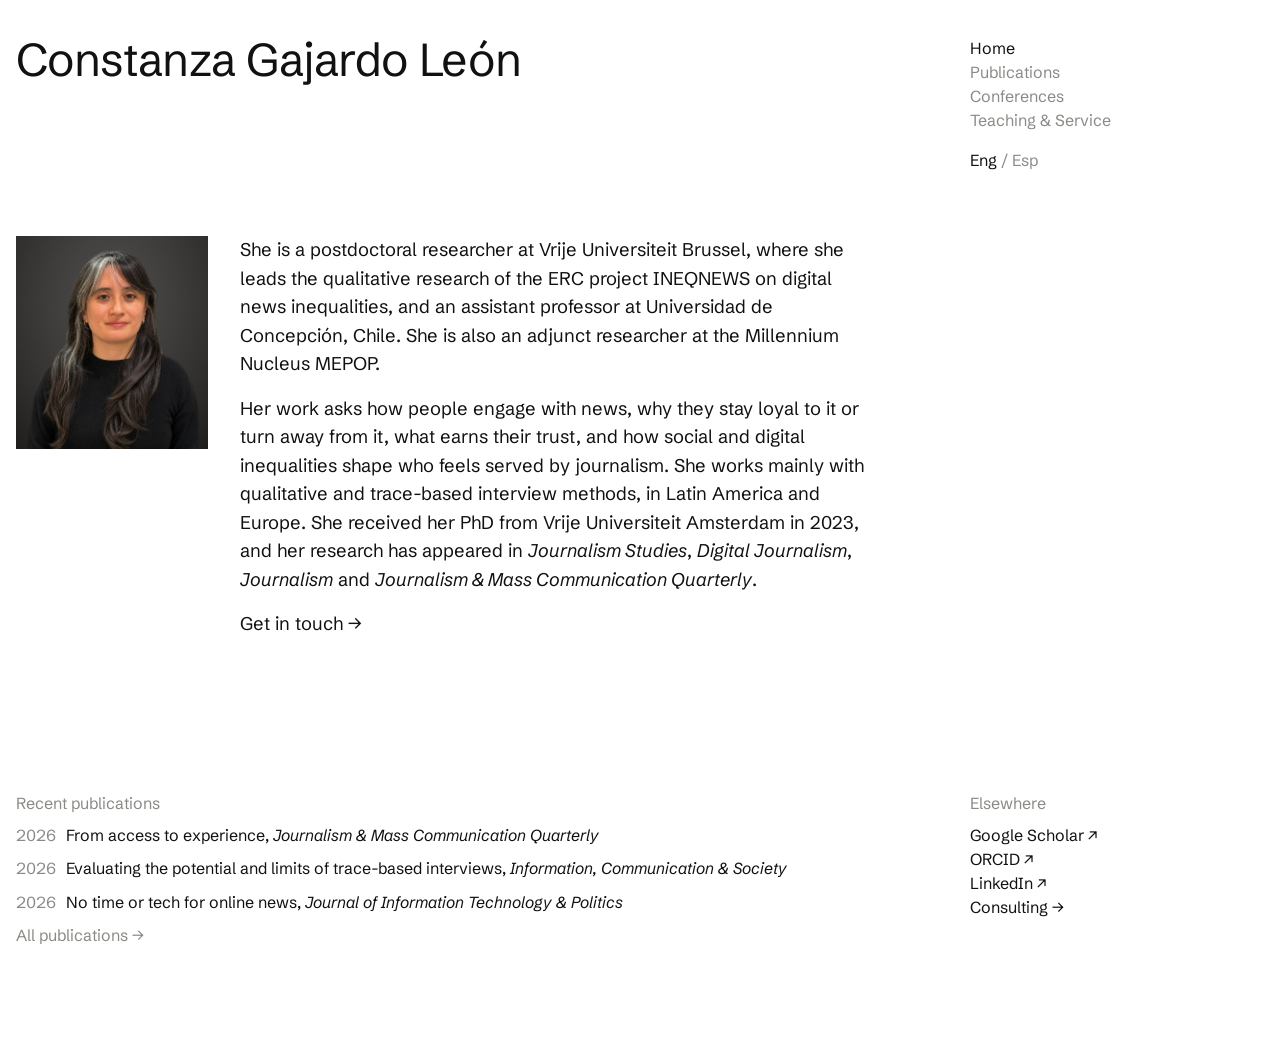
==== commit 7b30dd03: "Home page: name header, portrait and bio; consistent header on all pages Co-Authored-By: Claude Opus" ====
--- a/index.html
+++ b/index.html
@@ -17,6 +17,7 @@
 <meta property="og:url" content="https://constnz.github.io/">
 <meta property="og:locale" content="en_GB">
 <meta name="twitter:card" content="summary">
+<meta property="og:image" content="https://constnz.github.io/photo.jpg">
 <script type="application/ld+json">
 {
  "@context": "https://schema.org",
@@ -31,6 +32,7 @@
     "C. Gajardo"
    ],
    "url": "https://constnz.github.io/",
+   "image": "https://constnz.github.io/photo.jpg",
    "jobTitle": [
     "Postdoctoral Researcher",
     "Assistant Professor"
@@ -98,48 +100,41 @@
 <body>
 <div class="wrap">
 
-  <header class="site grid">
-    <a href="index.html">Constanza Gajardo León</a>
-    <div aria-hidden="true"></div>
-    <nav aria-label="Site"><ul>
+  <header class="site grid big">
+    <h1 class="name"><a href="index.html">Constanza Gajardo León</a></h1>
+    <div class="navcol">
+      <nav aria-label="Site"><ul>
       <li><a href="index.html" aria-current="page">Home</a></li>
       <li><a href="publications.html">Publications</a></li>
       <li><a href="conferences.html">Conferences</a></li>
       <li><a href="teaching.html">Teaching &amp; Service</a></li>
     </ul></nav>
-    <div class="lang"><a href="index.html" aria-current="page">Eng</a> <span class="muted">/</span> <a href="es.html" lang="es">Esp</a></div>
+      <div class="lang"><a href="index.html" aria-current="page">Eng</a> <span class="muted">/</span> <a href="es.html" lang="es">Esp</a></div>
+    </div>
   </header>
 
-  <main class="grid">
-    <h1 class="statement">For a long time, journalism asked how to reach its audience. <span class="muted">I ask what audiences need from journalism, and why that relationship holds for some people and breaks down for others.</span></h1>
+  <main class="grid hero">
+    <figure class="portrait"><img src="photo.jpg" alt="Constanza Gajardo León" width="800" height="1000"></figure>
+    <div class="bio">
+      <p>She is a postdoctoral researcher at Vrije Universiteit Brussel, where she leads the qualitative research of the ERC project INEQNEWS on digital news inequalities, and an assistant professor at Universidad de Concepción, Chile. She is also an adjunct researcher at the Millennium Nucleus MEPOP.</p>
+      <p>Her work asks how people engage with news, why they stay loyal to it or turn away from it, what earns their trust, and how social and digital inequalities shape who feels served by journalism. She works mainly with qualitative and trace-based interview methods, in Latin America and Europe. She received her PhD from Vrije Universiteit Amsterdam in 2023, and her research has appeared in <i>Journalism Studies</i>, <i>Digital Journalism</i>, <i>Journalism</i> and <i>Journalism &amp; Mass Communication Quarterly</i>.</p>
+      <p><a href="#" data-mail>Get in touch →</a></p>
+    </div>
   </main>
 
   <div class="grid cols">
-    <div class="wide">
-      <span class="label">Now</span>
-      Postdoctoral Researcher, Vrije Universiteit Brussel<br><br>
-      Assistant Professor, Universidad de Concepción<br><br>
-      Adjunct Researcher, Millennium Nucleus MEPOP
-    </div>
-    <div class="wide">
-      <span class="label">Research</span>
-      <p>My research brings citizens’ perspectives into journalism studies: how audiences engage with news, why they remain loyal, what earns their trust, and how social and digital inequalities shape who feels served by journalism and who does not.</p>
-      <p>I work mainly with qualitative and trace-based methods, in Latin America and Europe.</p>
-    </div>
-    <div class="wide">
-      <span class="label">Recent</span>
+    <div aria-hidden="true"></div>
+    <div class="wide span2">
+      <span class="label">Recent publications</span>
       <ol class="short">
-        <li><span class="yr">2026</span><a href="https://doi.org/10.1177/10776990261447245">From access to experience</a>, <i>JMCQ</i></li>
-        <li><span class="yr">2026</span><a href="https://doi.org/10.1080/1369118X.2026.2652514">Trace-based interviews</a>, <i>ICS</i></li>
-        <li><span class="yr">2026</span><a href="https://doi.org/10.1080/19331681.2026.2692137">No time or tech for online news</a>, <i>JITP</i></li>
-        <li><span class="yr">2026</span>The attention gap, Brno</li>
-        <li><span class="yr">2026</span>Inequalities seen and unseen, ICA</li>
+        <li><span class="yr">2026</span><a href="https://doi.org/10.1177/10776990261447245">From access to experience</a>, <i>Journalism &amp; Mass Communication Quarterly</i></li>
+        <li><span class="yr">2026</span><a href="https://doi.org/10.1080/1369118X.2026.2652514">Evaluating the potential and limits of trace-based interviews</a>, <i>Information, Communication &amp; Society</i></li>
+        <li><span class="yr">2026</span><a href="https://doi.org/10.1080/19331681.2026.2692137">No time or tech for online news</a>, <i>Journal of Information Technology &amp; Politics</i></li>
         <li><a class="muted" href="publications.html">All publications →</a></li>
       </ol>
     </div>
     <div class="wide">
-      <span class="label">Contact</span>
-      <a href="#" data-mail>Email</a><br>
+      <span class="label">Elsewhere</span>
       <a href="#">Google Scholar ↗</a><br>
       <a href="#">ORCID ↗</a><br>
       <a href="#">LinkedIn ↗</a><br>
--- a/style.css
+++ b/style.css
@@ -119,3 +119,65 @@
 .prose { max-width: 40rem; }
 .prose p { margin: 0 0 1rem; }
 .prose p:last-child { margin-bottom: 0; }
+
+/* Home: portrait in the first column, bio across the other three */
+.name { margin: 0; font: inherit; }
+.hero { align-items: start; }
+.portrait { grid-column: 1; margin: 0; width: 100%; }
+.portrait img { display: block; width: 100%; height: auto; aspect-ratio: 4 / 5; object-fit: cover; }
+.bio { grid-column: 2 / -1; max-width: 46rem; }
+.bio p { margin: 0 0 1rem; max-width: 40em; }
+.bio-lead { font: 400 clamp(1.6rem, 3vw, 2.5rem)/1.12 var(--sans); letter-spacing: -.02em; max-width: 18em !important; margin-bottom: 1.75rem !important; text-wrap: balance; }
+.span2 { grid-column: span 2; }
+@media (max-width: 760px) {
+  .portrait { grid-column: 1 / -1; max-width: 12rem; }
+  .bio { grid-column: 1 / -1; }
+  .cols > [aria-hidden="true"] { display: none; }
+  .span2 { grid-column: 1 / -1; }
+}
+
+/* Header: name across three columns, menu and language in the fourth */
+.site { align-items: start; }
+.site .name { grid-column: 1 / 4; margin: 0; font: inherit; }
+.site .navcol { grid-column: 4; display: grid; gap: 1rem; align-content: start; }
+.site.big .name { font: 400 clamp(2.6rem, 6.4vw, 5.8rem)/.95 var(--sans); letter-spacing: -.035em; text-wrap: balance; }
+.site.big + .hero { margin-top: calc(-1 * clamp(4rem, 11vw, 8.5rem) + clamp(2.5rem, 5vw, 4.5rem)); }
+.bio-lead { color: var(--muted); }
+@media (max-width: 760px) {
+  .site .name, .site .navcol { grid-column: 1 / -1; }
+  .site .navcol nav ul { display: flex; flex-wrap: wrap; gap: .25rem 1rem; }
+  .site .navcol { gap: .5rem; }
+}
+
+.sr-only { position: absolute; width: 1px; height: 1px; overflow: hidden; clip: rect(0 0 0 0); white-space: nowrap; }
+.site.big + .sr-only + .page { margin-top: calc(-1 * clamp(4rem, 11vw, 8.5rem) + clamp(2.5rem, 5vw, 4.5rem)); }
+.wrap > .sr-only { animation: none; }
+
+/* Name at medium size */
+.site.big .name { font-size: clamp(2rem, 3.6vw, 3.2rem); line-height: 1.05; letter-spacing: -.02em; }
+.bio p:first-child { margin-top: 0; }
+
+/* Smaller portrait */
+.portrait { max-width: 13rem; }
+@media (max-width: 760px) { .portrait { max-width: 9rem; } }
+
+/* Photo + bio as one compact block, like a book-jacket author note */
+.portrait { justify-self: end; max-width: 12rem; }
+.portrait img { aspect-ratio: 9 / 10; }
+.bio p { font-size: 1.15rem; line-height: 1.55; max-width: 34em; }
+@media (max-width: 760px) { .portrait { justify-self: start; max-width: 9rem; } .bio p { font-size: 1.05rem; } }
+
+/* Photo flush left under the name, bio directly beside it */
+.hero { display: flex; gap: 2rem; align-items: flex-start; }
+.hero .portrait { flex: none; width: 12rem; max-width: none; justify-self: auto; }
+.hero .bio { flex: 1; min-width: 0; }
+@media (max-width: 760px) { .hero { flex-direction: column; gap: 1.5rem; } .hero .portrait { width: 9rem; } }
+
+/* Recent lines up with the bio; Elsewhere stays under the menu */
+.cols { grid-template-columns: 12rem minmax(0, 1fr) minmax(0, calc(25% - 1.125rem)); column-gap: 2rem; }
+.cols .span2 { grid-column: auto; }
+@media (max-width: 760px) { .cols { grid-template-columns: 1fr; } }
+
+/* Recent starts at the left edge, like the photo */
+.cols { grid-template-columns: minmax(0, 1fr) minmax(0, calc(25% - 1.125rem)); }
+.cols > [aria-hidden="true"] { display: none; }
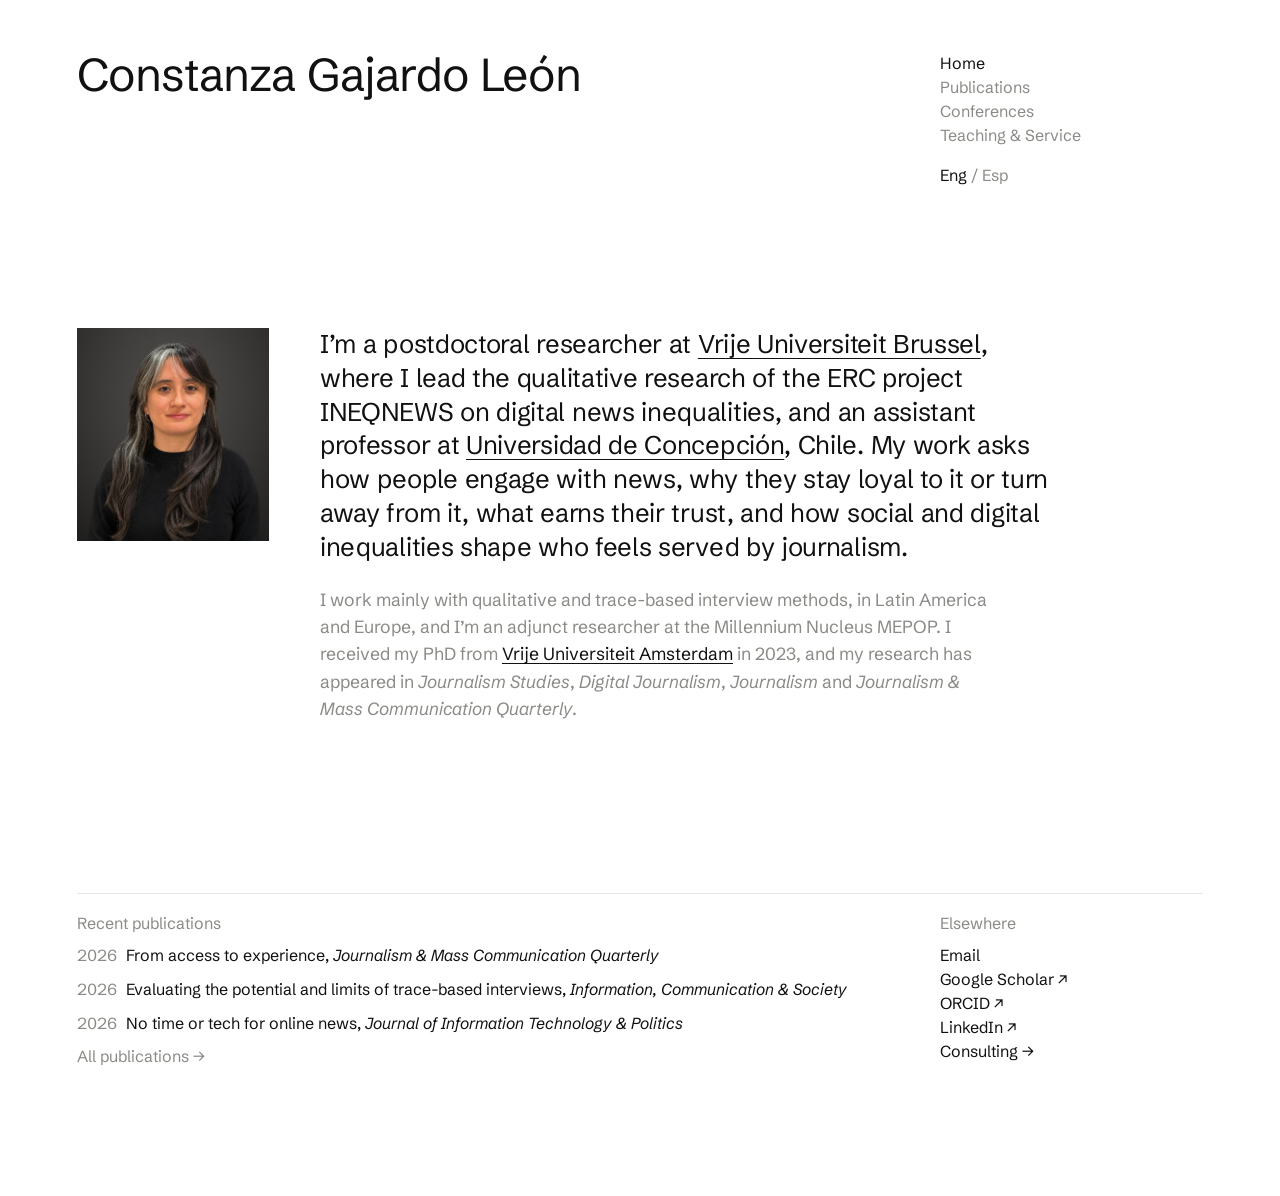
==== commit 516b458f: "Home: first-person bio, wider margins, refined spacing Co-Authored-By: Claude Opus 5.5 <noreply@anth" ====
--- a/index.html
+++ b/index.html
@@ -95,7 +95,7 @@
 <link rel="preconnect" href="https://fonts.googleapis.com">
 <link rel="preconnect" href="https://fonts.gstatic.com" crossorigin>
 <link rel="stylesheet" href="https://fonts.googleapis.com/css2?family=Schibsted+Grotesk:ital,wght@0,400;0,500;1,400&display=swap">
-<link rel="stylesheet" href="style.css">
+<link rel="stylesheet" href="style.css?v=20261106b">
 </head>
 <body>
 <div class="wrap">
@@ -116,9 +116,8 @@
   <main class="grid hero">
     <figure class="portrait"><img src="photo.jpg" alt="Constanza Gajardo León" width="800" height="1000"></figure>
     <div class="bio">
-      <p>She is a postdoctoral researcher at Vrije Universiteit Brussel, where she leads the qualitative research of the ERC project INEQNEWS on digital news inequalities, and an assistant professor at Universidad de Concepción, Chile. She is also an adjunct researcher at the Millennium Nucleus MEPOP.</p>
-      <p>Her work asks how people engage with news, why they stay loyal to it or turn away from it, what earns their trust, and how social and digital inequalities shape who feels served by journalism. She works mainly with qualitative and trace-based interview methods, in Latin America and Europe. She received her PhD from Vrije Universiteit Amsterdam in 2023, and her research has appeared in <i>Journalism Studies</i>, <i>Digital Journalism</i>, <i>Journalism</i> and <i>Journalism &amp; Mass Communication Quarterly</i>.</p>
-      <p><a href="#" data-mail>Get in touch →</a></p>
+      <p>I’m a postdoctoral researcher at <a href="https://www.vub.be">Vrije Universiteit Brussel</a>, where I lead the qualitative research of the ERC project INEQNEWS on digital news inequalities, and an assistant professor at <a href="https://www.udec.cl">Universidad de Concepción</a>, Chile. My work asks how people engage with news, why they stay loyal to it or turn away from it, what earns their trust, and how social and digital inequalities shape who feels served by journalism.</p>
+      <p class="bio-small">I work mainly with qualitative and trace-based interview methods, in Latin America and Europe, and I’m an adjunct researcher at the Millennium Nucleus MEPOP. I received my PhD from <a href="https://vu.nl">Vrije Universiteit Amsterdam</a> in 2023, and my research has appeared in <i>Journalism Studies</i>, <i>Digital Journalism</i>, <i>Journalism</i> and <i>Journalism &amp; Mass Communication Quarterly</i>.</p>
     </div>
   </main>
 
@@ -135,6 +134,7 @@
     </div>
     <div class="wide">
       <span class="label">Elsewhere</span>
+      <a href="#" data-mail>Email</a><br>
       <a href="#">Google Scholar ↗</a><br>
       <a href="#">ORCID ↗</a><br>
       <a href="#">LinkedIn ↗</a><br>
--- a/style.css
+++ b/style.css
@@ -181,3 +181,24 @@
 /* Recent starts at the left edge, like the photo */
 .cols { grid-template-columns: minmax(0, 1fr) minmax(0, calc(25% - 1.125rem)); }
 .cols > [aria-hidden="true"] { display: none; }
+
+/* Bio: big, calm text that carries the page; quiet underlined links */
+.bio p { font-size: clamp(1.3rem, 2vw, 1.75rem); line-height: 1.32; letter-spacing: -.012em; max-width: 30em; margin: 0 0 1.4rem; hyphens: auto; }
+.bio p.bio-small { font-size: 1.1rem; line-height: 1.55; letter-spacing: 0; max-width: 38em; color: var(--muted); margin-bottom: 1rem; }
+.bio a { text-decoration: underline; text-decoration-color: currentColor; text-decoration-thickness: 1px; text-underline-offset: .18em; }
+.bio a:hover { color: var(--muted); }
+.bio-small a { color: var(--ink); }
+.hero { gap: 2.5rem; }
+@media (max-width: 760px) { .bio p { font-size: 1.25rem; } .bio p.bio-small { font-size: 1rem; } }
+
+/* Architectural margins: a framed page with generous, deliberate spacing */
+body {
+  padding-block: clamp(1.5rem, 4vw, 4rem) clamp(4rem, 10vw, 9rem);
+  padding-left: max(clamp(1.25rem, 6vw, 6.5rem), env(safe-area-inset-left, 0px));
+  padding-right: max(clamp(1.25rem, 6vw, 6.5rem), env(safe-area-inset-right, 0px));
+}
+.wrap { max-width: 96rem; gap: clamp(4rem, 12vw, 10rem); }
+.site.big + .hero { margin-top: calc(-1 * clamp(4rem, 12vw, 10rem) + clamp(5rem, 11vw, 10rem)); }
+.site.big + .sr-only + .page { margin-top: calc(-1 * clamp(4rem, 12vw, 10rem) + clamp(4rem, 8vw, 7rem)); }
+.hero { gap: clamp(2rem, 4vw, 4rem); }
+.cols { border-top: 1px solid var(--rule); padding-top: 1.1rem; }
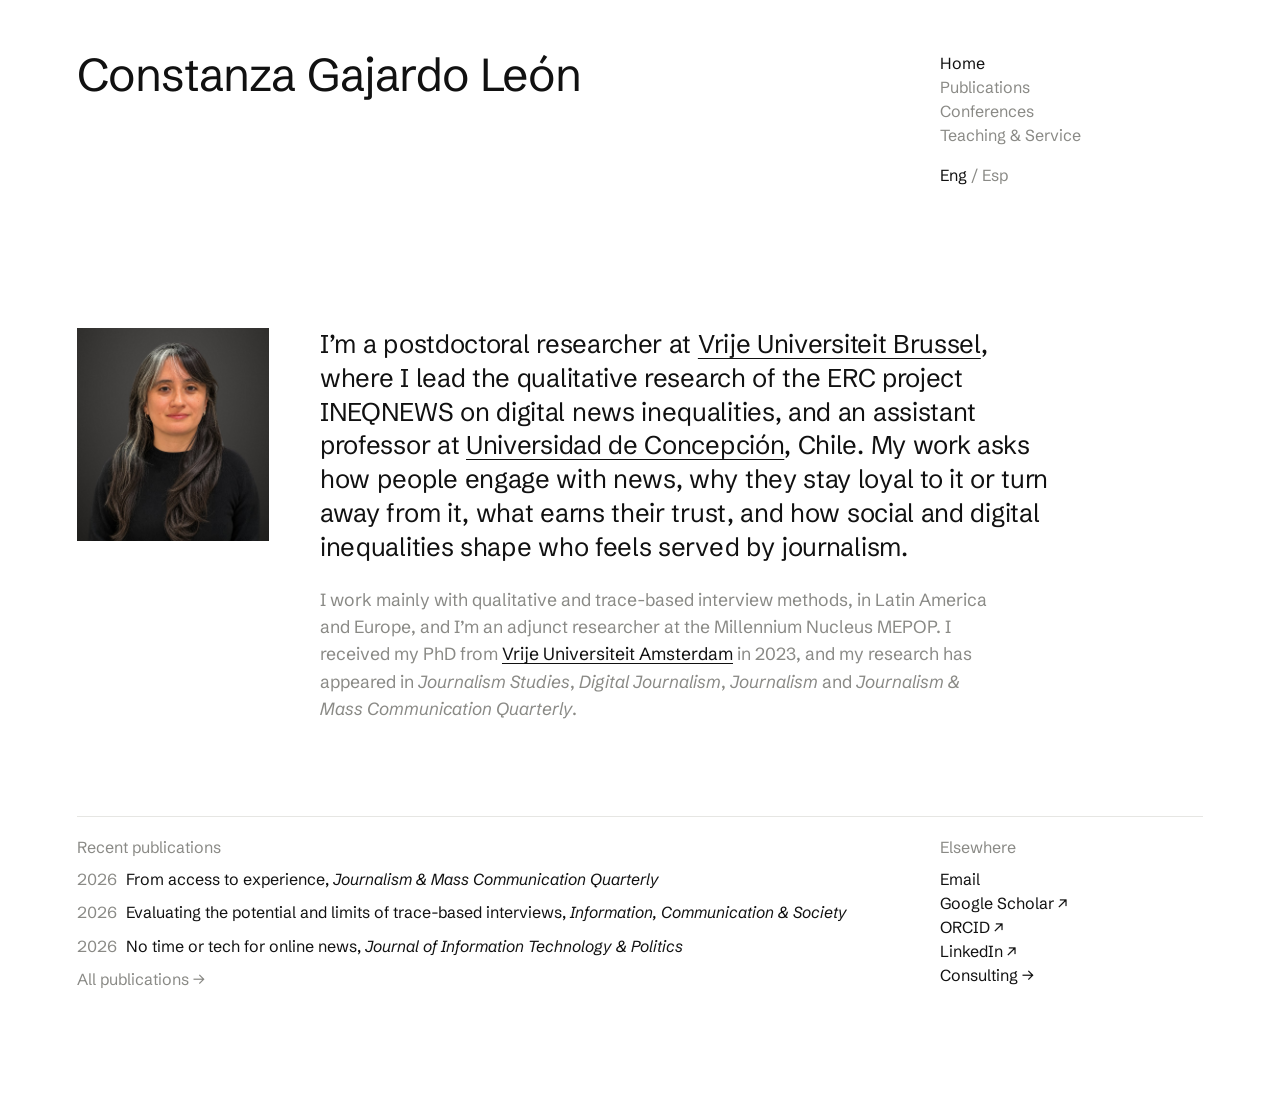
==== commit 387e53b0: "Bring recent publications closer to the bio Co-Authored-By: Claude Opus 5.5 <noreply@anthropic.com> " ====
--- a/index.html
+++ b/index.html
@@ -95,7 +95,7 @@
 <link rel="preconnect" href="https://fonts.googleapis.com">
 <link rel="preconnect" href="https://fonts.gstatic.com" crossorigin>
 <link rel="stylesheet" href="https://fonts.googleapis.com/css2?family=Schibsted+Grotesk:ital,wght@0,400;0,500;1,400&display=swap">
-<link rel="stylesheet" href="style.css?v=20261106b">
+<link rel="stylesheet" href="style.css?v=20261106c">
 </head>
 <body>
 <div class="wrap">
--- a/style.css
+++ b/style.css
@@ -202,3 +202,6 @@
 .site.big + .sr-only + .page { margin-top: calc(-1 * clamp(4rem, 12vw, 10rem) + clamp(4rem, 8vw, 7rem)); }
 .hero { gap: clamp(2rem, 4vw, 4rem); }
 .cols { border-top: 1px solid var(--rule); padding-top: 1.1rem; }
+
+/* Bring the publications zone closer to the bio */
+.hero + .cols { margin-top: calc(-1 * clamp(4rem, 12vw, 10rem) + clamp(3rem, 6vw, 5rem)); }
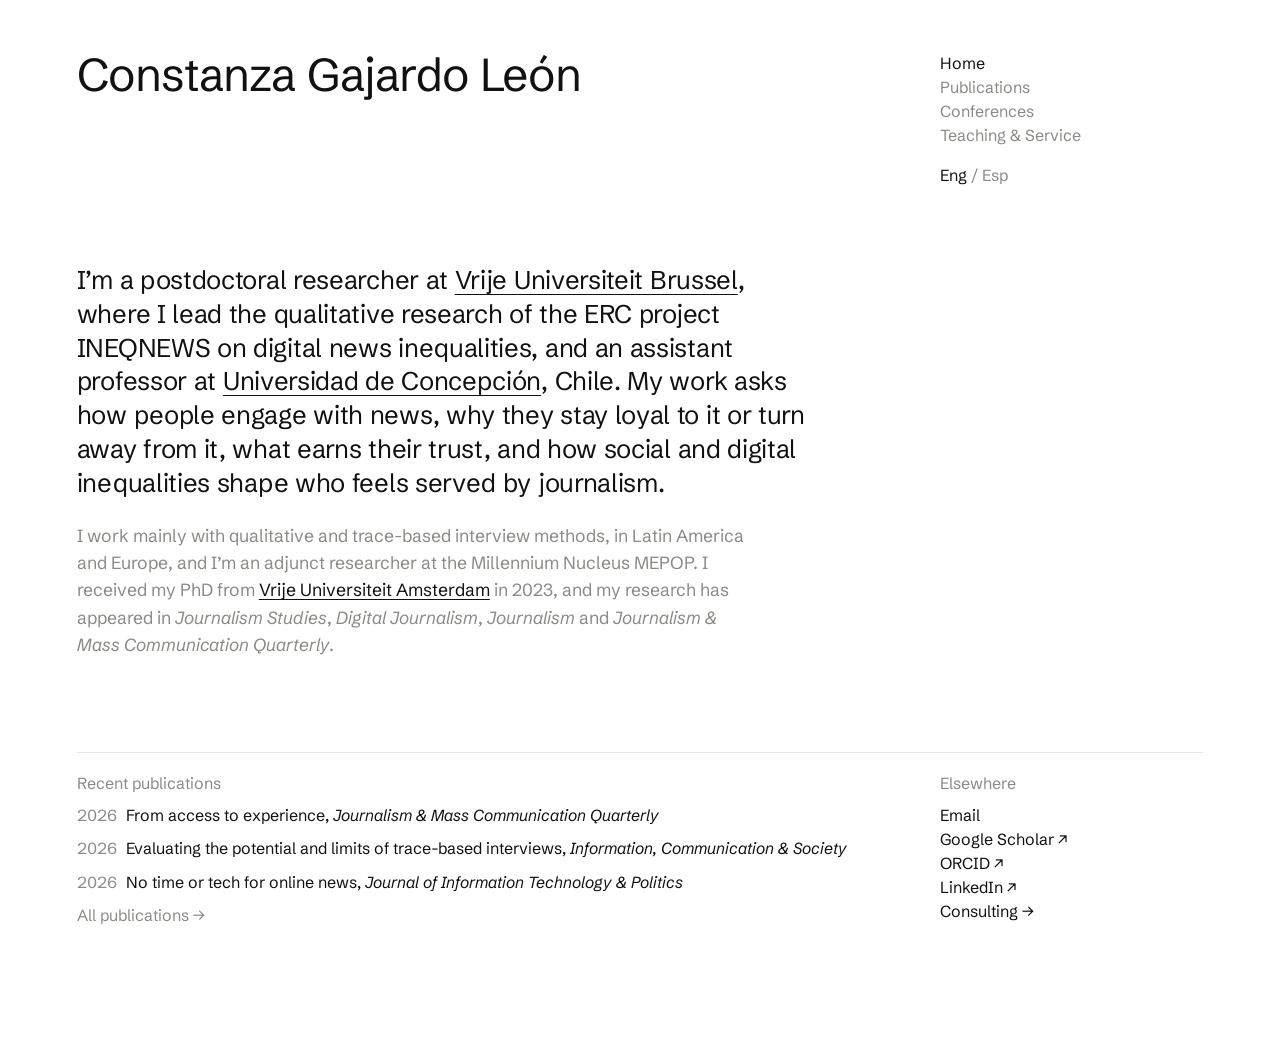
==== commit 4623ebd1: "Remove portrait for now; tighten home spacing Co-Authored-By: Claude Opus 5.5 <noreply@anthropic.com" ====
--- a/index.html
+++ b/index.html
@@ -17,7 +17,6 @@
 <meta property="og:url" content="https://constnz.github.io/">
 <meta property="og:locale" content="en_GB">
 <meta name="twitter:card" content="summary">
-<meta property="og:image" content="https://constnz.github.io/photo.jpg">
 <script type="application/ld+json">
 {
  "@context": "https://schema.org",
@@ -32,7 +31,6 @@
     "C. Gajardo"
    ],
    "url": "https://constnz.github.io/",
-   "image": "https://constnz.github.io/photo.jpg",
    "jobTitle": [
     "Postdoctoral Researcher",
     "Assistant Professor"
@@ -95,7 +93,7 @@
 <link rel="preconnect" href="https://fonts.googleapis.com">
 <link rel="preconnect" href="https://fonts.gstatic.com" crossorigin>
 <link rel="stylesheet" href="https://fonts.googleapis.com/css2?family=Schibsted+Grotesk:ital,wght@0,400;0,500;1,400&display=swap">
-<link rel="stylesheet" href="style.css?v=20261106c">
+<link rel="stylesheet" href="style.css?v=20261106d">
 </head>
 <body>
 <div class="wrap">
@@ -114,7 +112,6 @@
   </header>
 
   <main class="grid hero">
-    <figure class="portrait"><img src="photo.jpg" alt="Constanza Gajardo León" width="800" height="1000"></figure>
     <div class="bio">
       <p>I’m a postdoctoral researcher at <a href="https://www.vub.be">Vrije Universiteit Brussel</a>, where I lead the qualitative research of the ERC project INEQNEWS on digital news inequalities, and an assistant professor at <a href="https://www.udec.cl">Universidad de Concepción</a>, Chile. My work asks how people engage with news, why they stay loyal to it or turn away from it, what earns their trust, and how social and digital inequalities shape who feels served by journalism.</p>
       <p class="bio-small">I work mainly with qualitative and trace-based interview methods, in Latin America and Europe, and I’m an adjunct researcher at the Millennium Nucleus MEPOP. I received my PhD from <a href="https://vu.nl">Vrije Universiteit Amsterdam</a> in 2023, and my research has appeared in <i>Journalism Studies</i>, <i>Digital Journalism</i>, <i>Journalism</i> and <i>Journalism &amp; Mass Communication Quarterly</i>.</p>
--- a/style.css
+++ b/style.css
@@ -205,3 +205,10 @@
 
 /* Bring the publications zone closer to the bio */
 .hero + .cols { margin-top: calc(-1 * clamp(4rem, 12vw, 10rem) + clamp(3rem, 6vw, 5rem)); }
+
+/* Tighter gap between the name and the photo/bio */
+.site.big + .hero { margin-top: calc(-1 * clamp(4rem, 12vw, 10rem) + clamp(3rem, 6vw, 5.5rem)); }
+
+/* Keep the bio clear of the menu column: no near-miss alignments */
+.hero { padding-right: calc(25% - 1.125rem + 3rem); }
+@media (max-width: 760px) { .hero { padding-right: 0; } }
